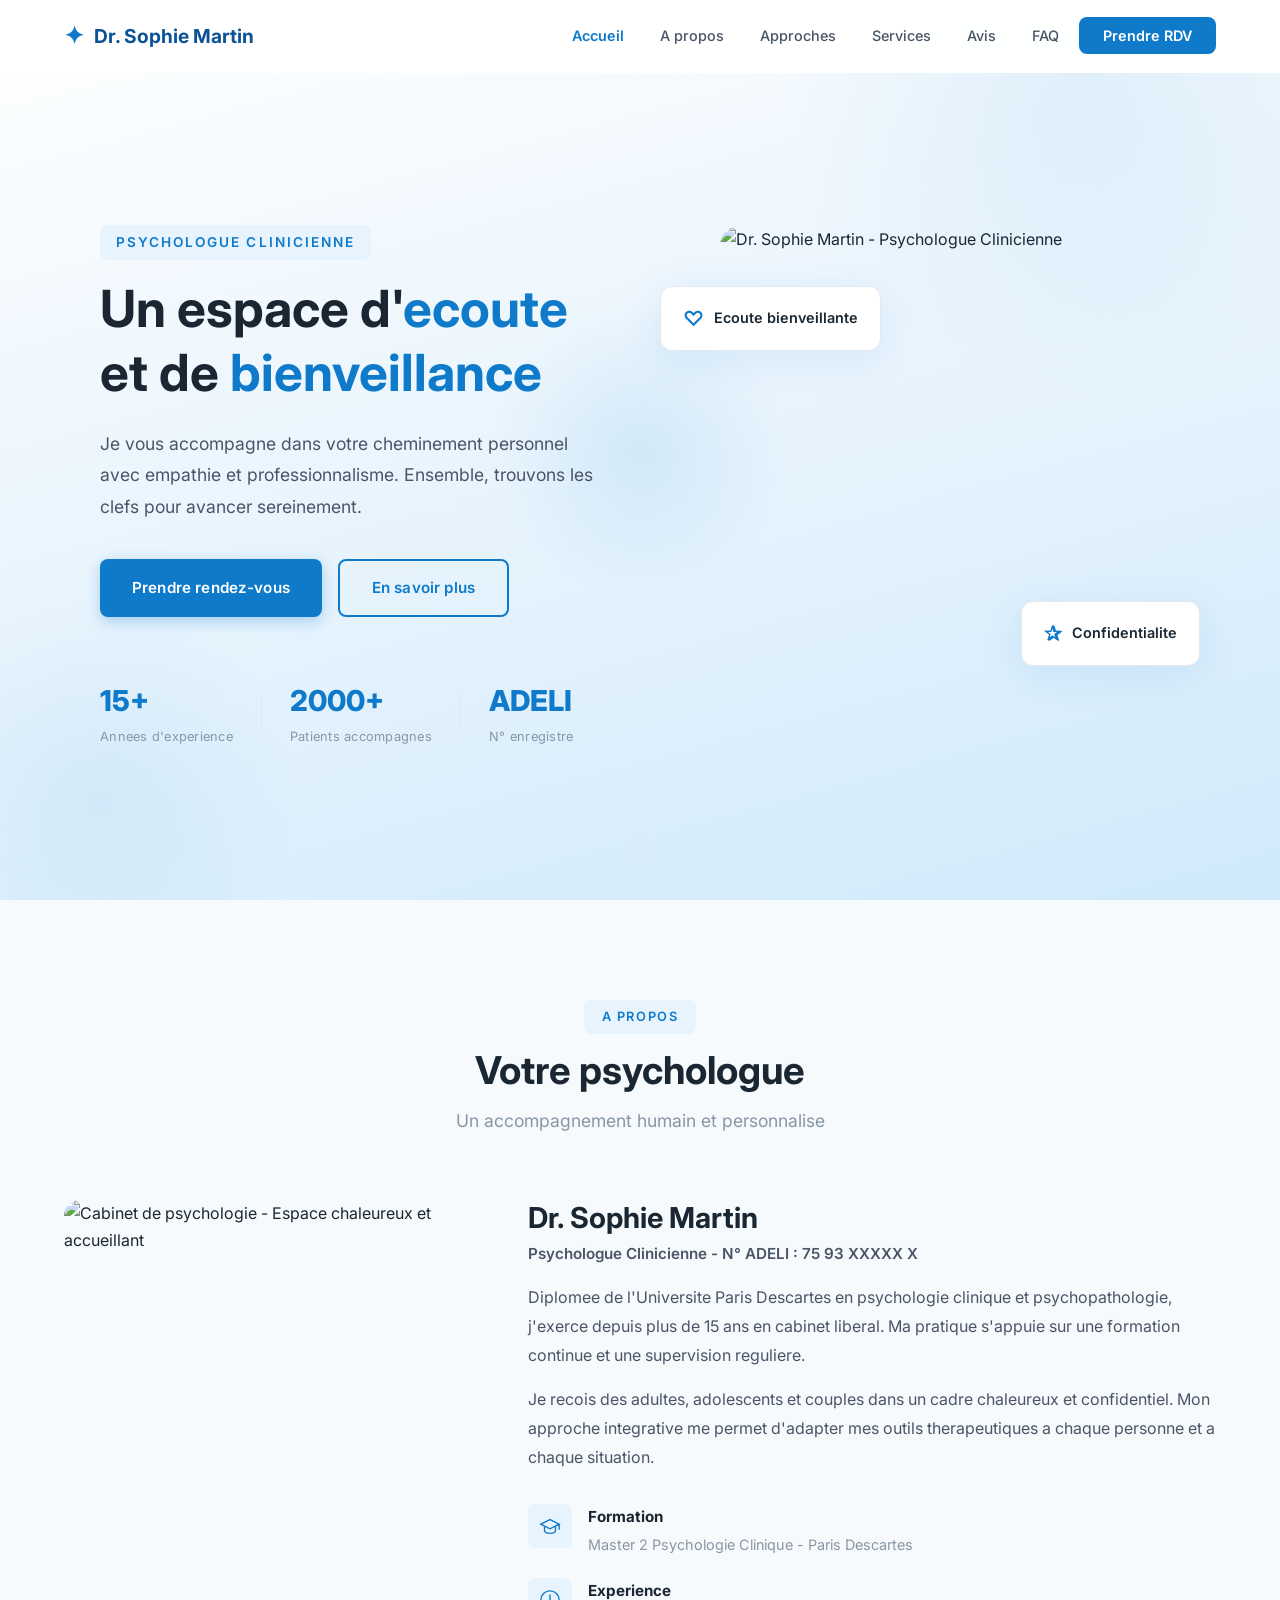
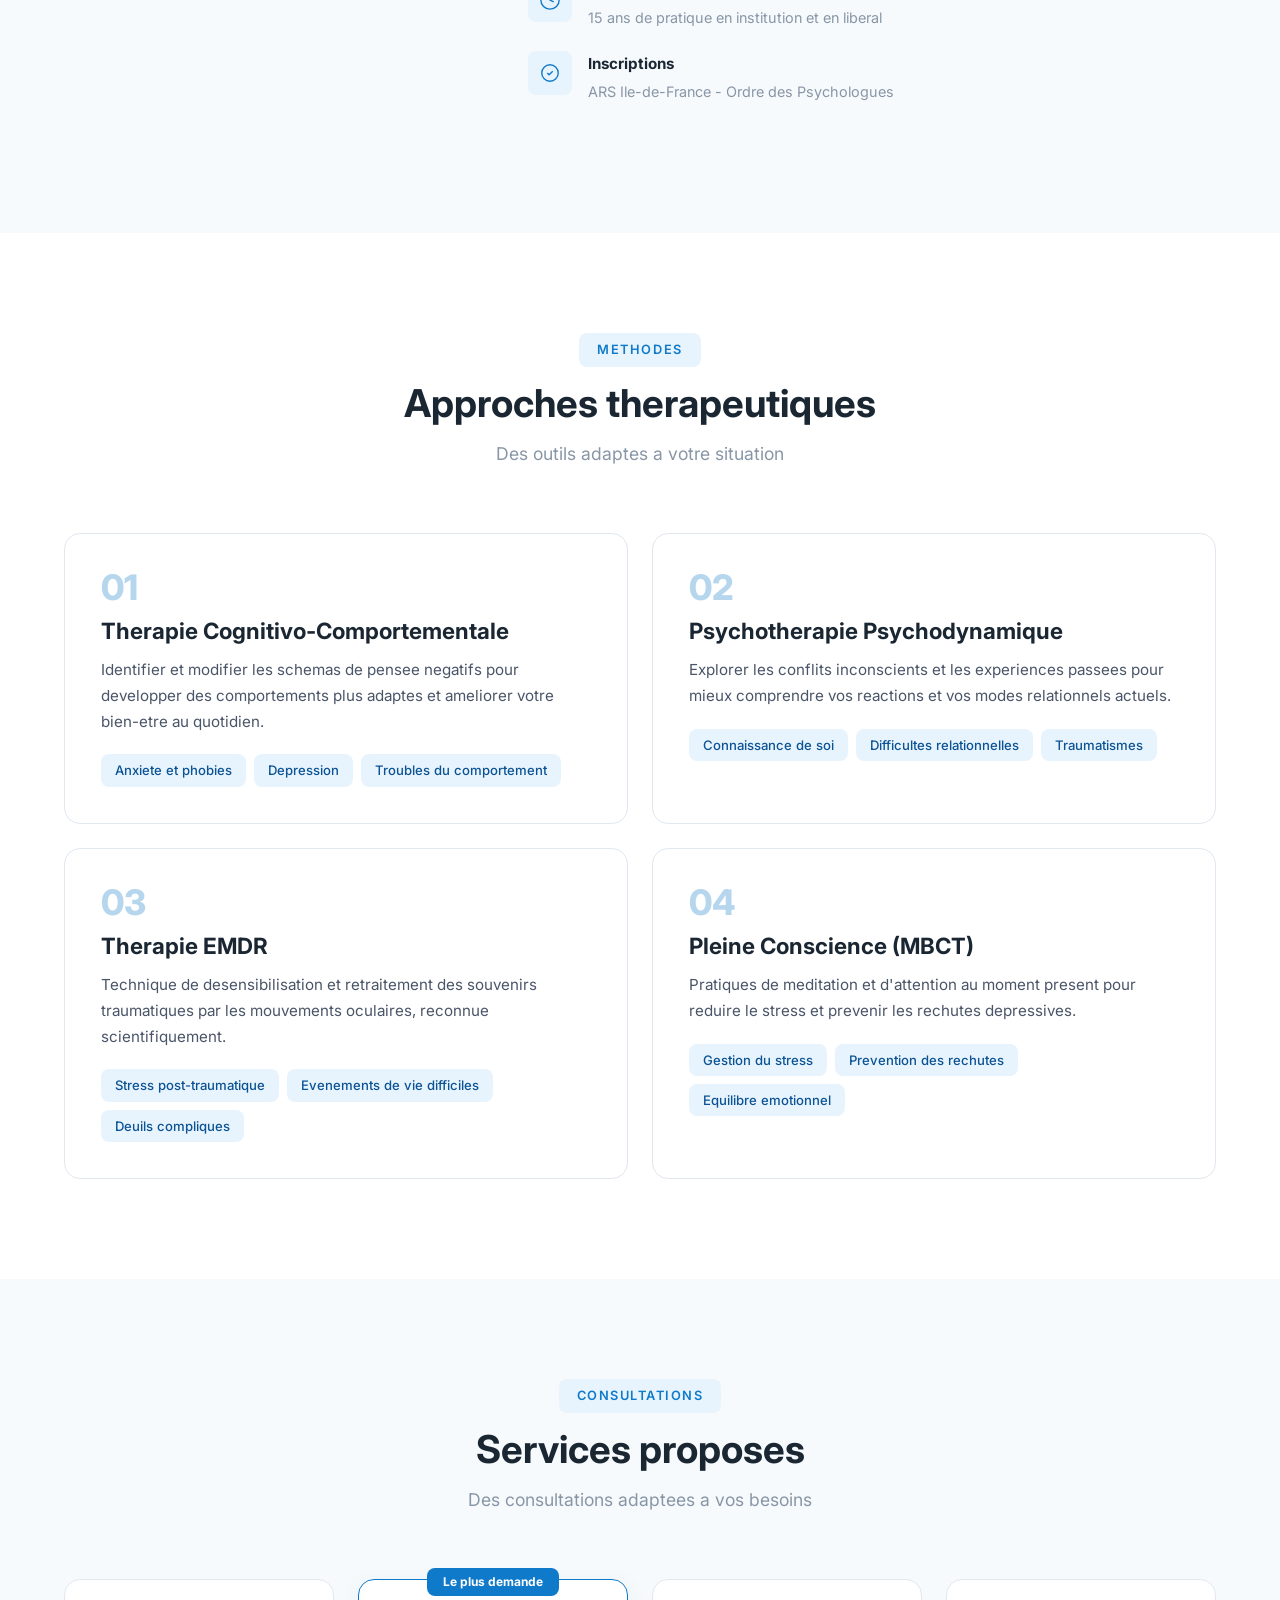
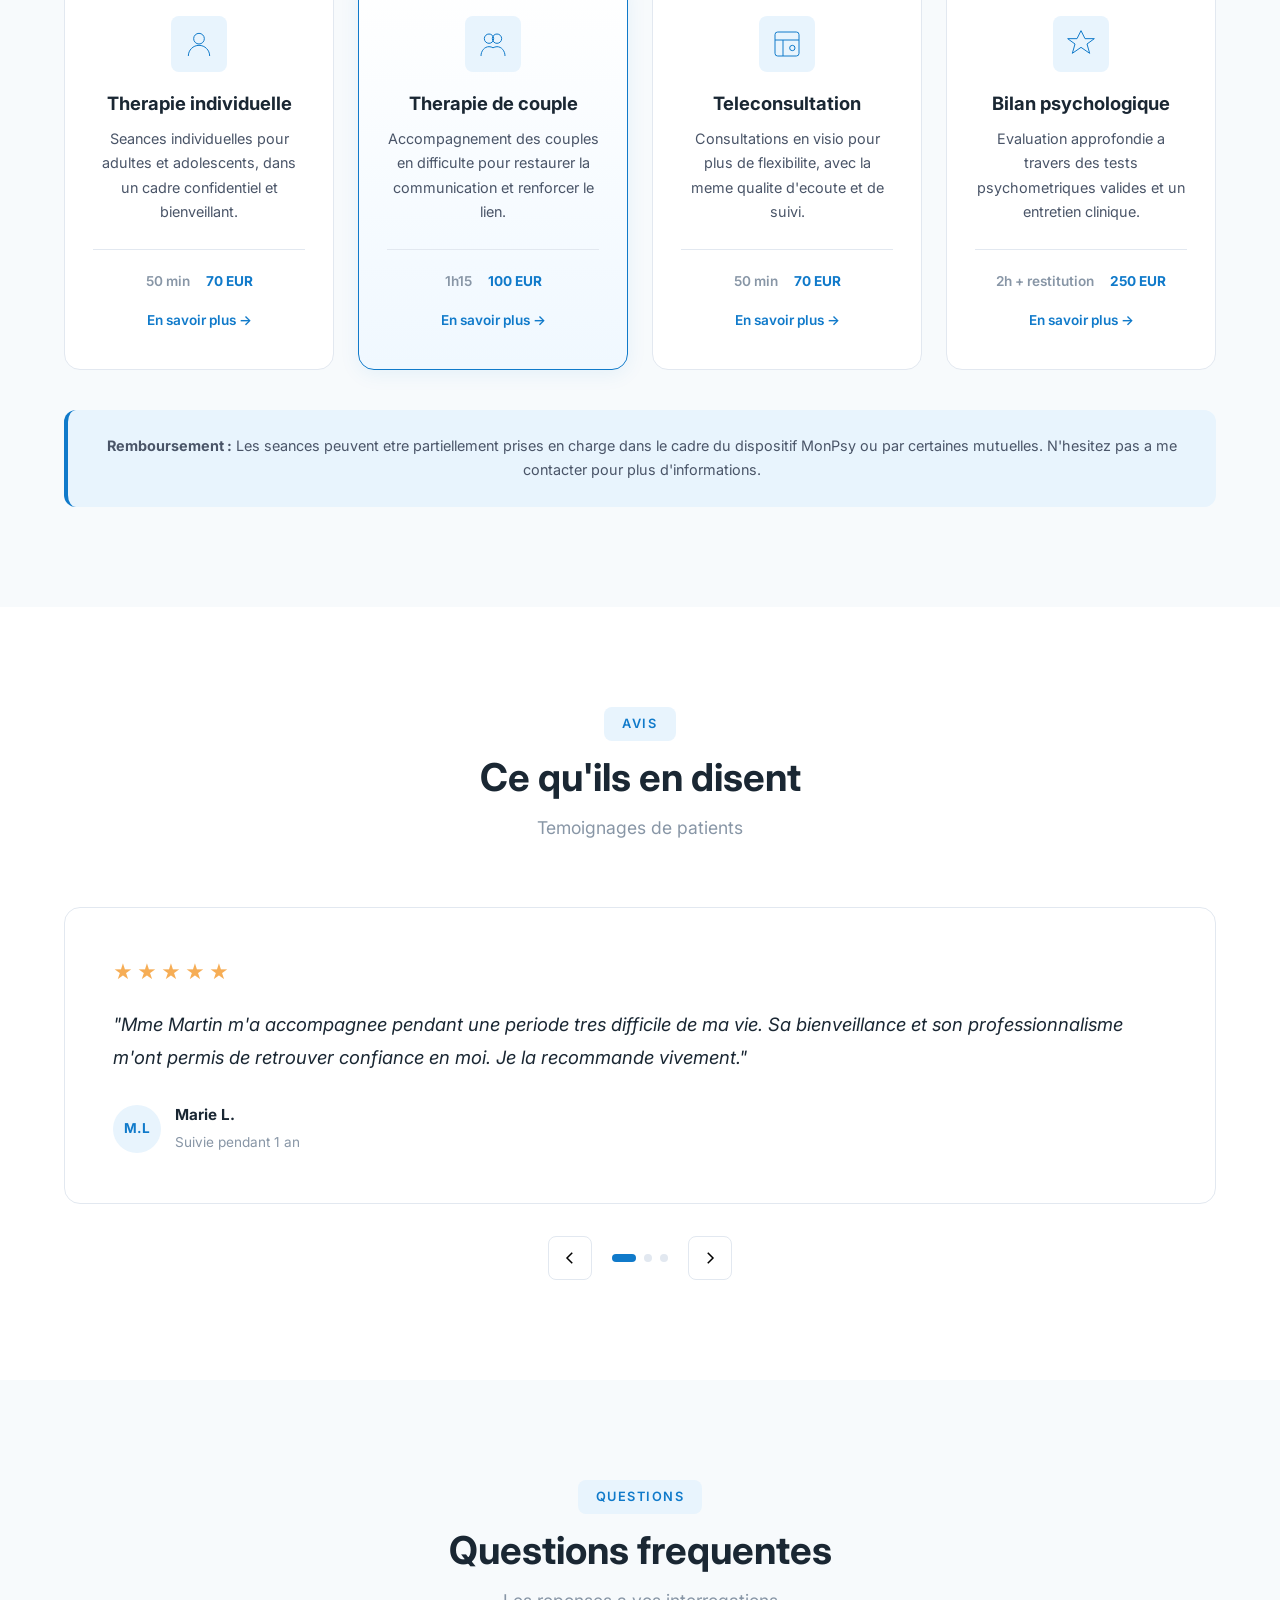
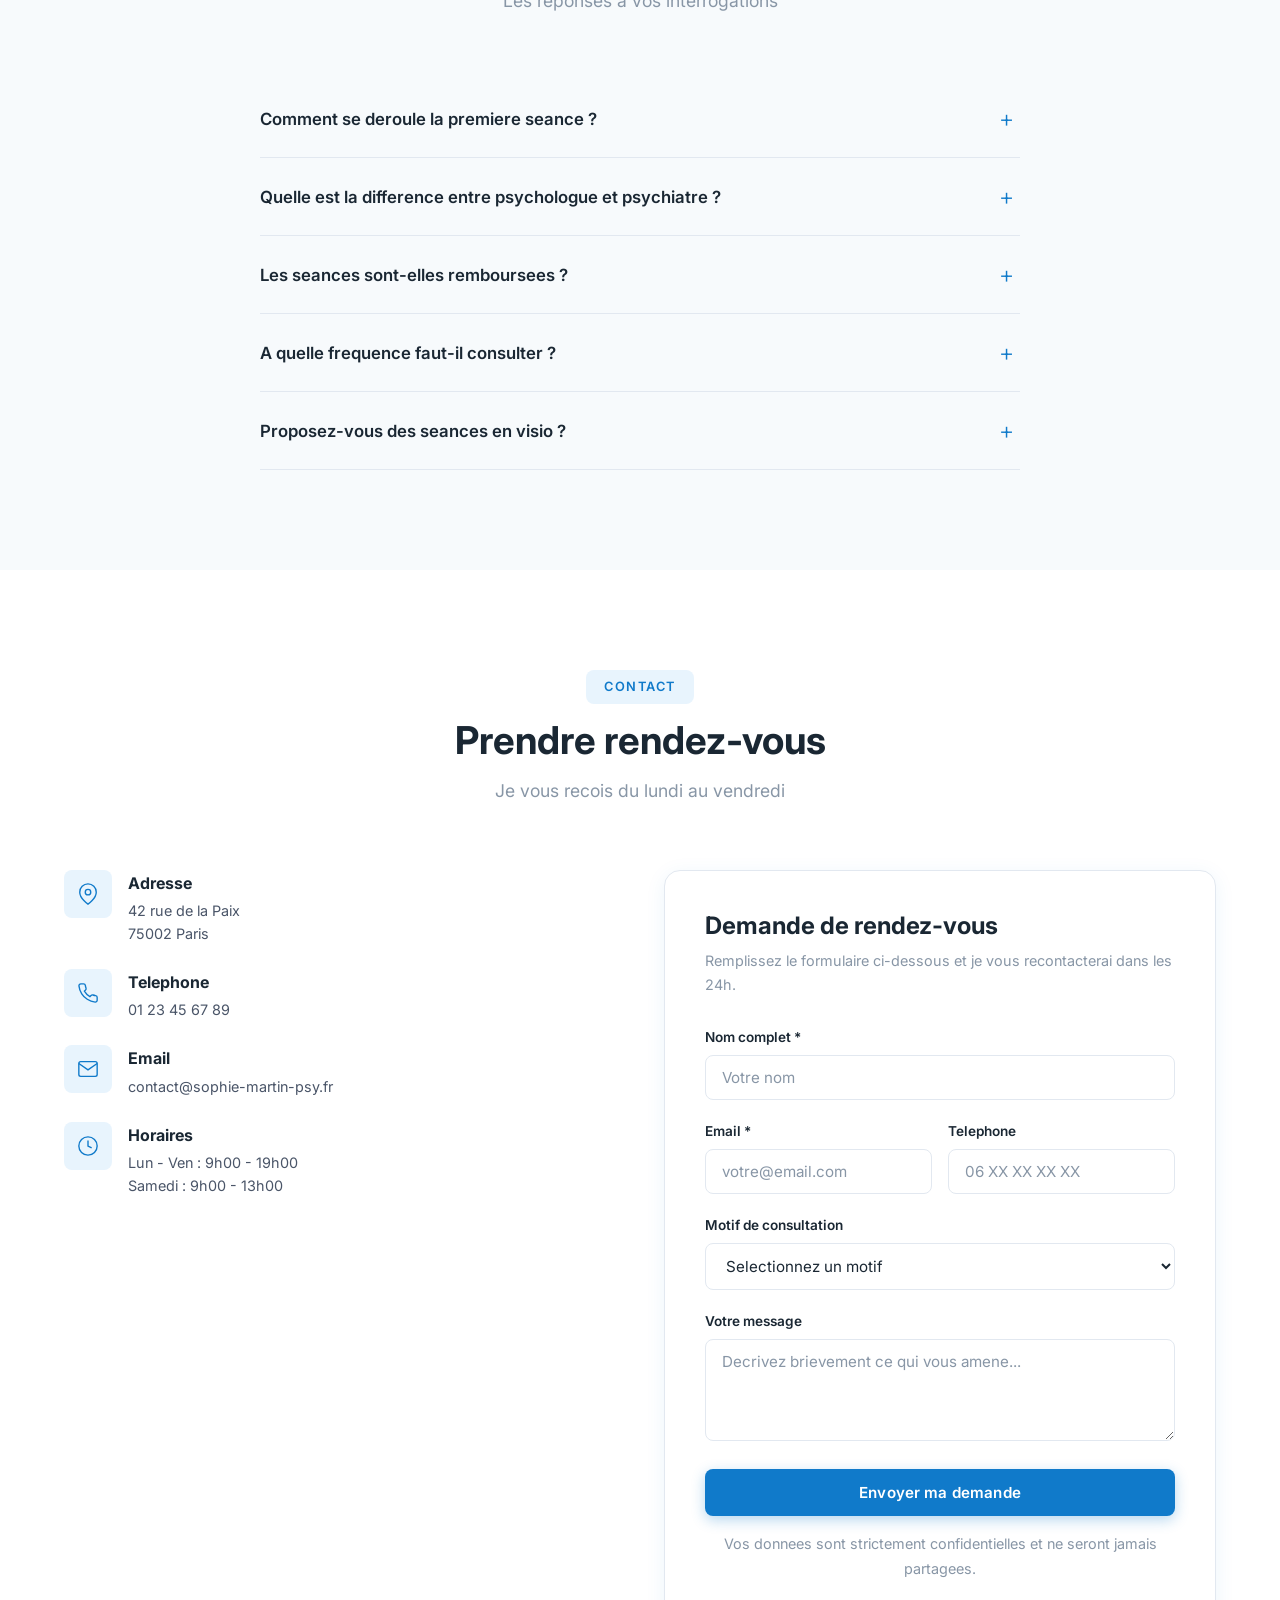
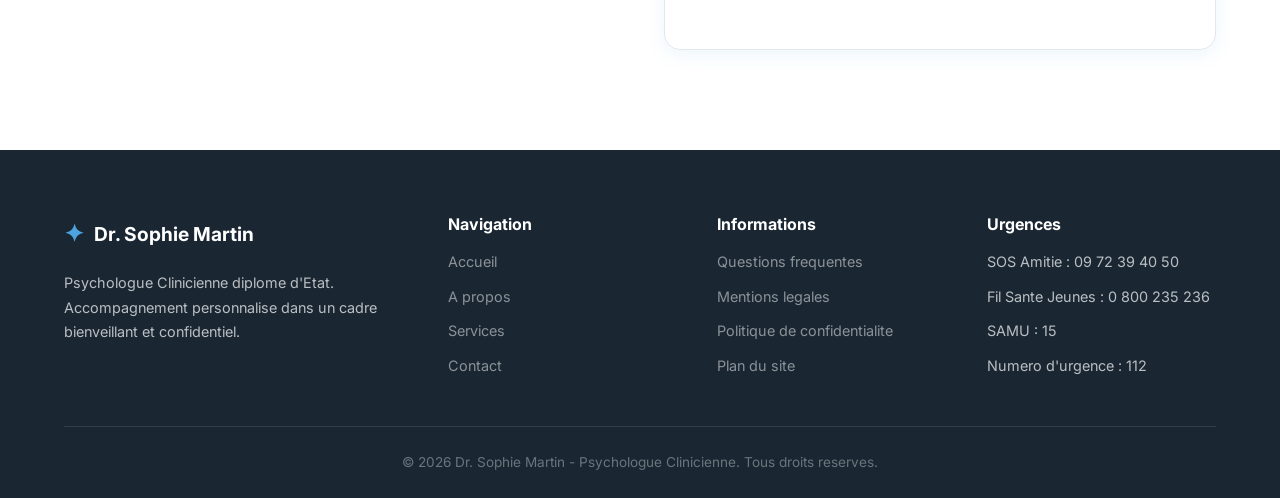
==== index.html @ 0cade6d0 "first commit" ====
<!DOCTYPE html>
<html lang="fr">
<head>
    <meta charset="UTF-8">
    <meta name="viewport" content="width=device-width, initial-scale=1.0">
    <title>Dr. Sophie Martin | Psychologue Clinicienne</title>
    <link rel="stylesheet" href="style.css">
    <link rel="preconnect" href="https://fonts.googleapis.com">
    <link rel="preconnect" href="https://fonts.gstatic.com" crossorigin>
    <link href="https://fonts.googleapis.com/css2?family=Cormorant+Garamond:ital,wght@0,400;0,500;0,600;0,700;1,400;1,500&family=Inter:wght@300;400;500;600&display=swap" rel="stylesheet">
</head>
<body>
    <!-- Navigation -->
    <nav class="navbar" id="navbar">
        <div class="container nav-container">
            <a href="#accueil" class="nav-logo">
                <span class="logo-icon">&#x2726;</span>
                <span>Dr. Sophie Martin</span>
            </a>
            <button class="nav-toggle" id="navToggle" aria-label="Menu">
                <span></span>
                <span></span>
                <span></span>
            </button>
            <ul class="nav-links" id="navLinks">
                <li><a href="#accueil">Accueil</a></li>
                <li><a href="#apropos">A propos</a></li>
                <li><a href="#approches">Approches</a></li>
                <li><a href="#services">Services</a></li>
                <li><a href="#temoignages">Avis</a></li>
                <li><a href="#faq">FAQ</a></li>
                <li><a href="#contact" class="nav-cta">Prendre RDV</a></li>
            </ul>
        </div>
    </nav>

    <!-- Hero Section -->
    <section class="hero" id="accueil">
        <div class="hero-bg-shapes">
            <div class="shape shape-1"></div>
            <div class="shape shape-2"></div>
            <div class="shape shape-3"></div>
        </div>
        <div class="container hero-container">
            <div class="hero-content">
                <p class="hero-subtitle">Psychologue Clinicienne</p>
                <h1 class="hero-title">
                    Un espace d'<span class="highlight">ecoute</span><br>
                    et de <span class="highlight">bienveillance</span>
                </h1>
                <p class="hero-text">
                    Je vous accompagne dans votre cheminement personnel avec empathie et professionnalisme.
                    Ensemble, trouvons les clefs pour avancer sereinement.
                </p>
                <div class="hero-actions">
                    <a href="#contact" class="btn btn-primary">Prendre rendez-vous</a>
                    <a href="#apropos" class="btn btn-outline">En savoir plus</a>
                </div>
                <div class="hero-badges">
                    <div class="badge">
                        <span class="badge-number">15+</span>
                        <span class="badge-label">Annees d'experience</span>
                    </div>
                    <div class="badge-divider"></div>
                    <div class="badge">
                        <span class="badge-number">2000+</span>
                        <span class="badge-label">Patients accompagnes</span>
                    </div>
                    <div class="badge-divider"></div>
                    <div class="badge">
                        <span class="badge-number">ADELI</span>
                        <span class="badge-label">N° enregistre</span>
                    </div>
                </div>
            </div>
            <div class="hero-visual">
                <div class="hero-image-wrapper">
                    <img src="https://images.unsplash.com/photo-1573497019940-1c28c88b4f3e?w=840&h=1040&fit=crop&crop=faces" alt="Dr. Sophie Martin - Psychologue Clinicienne" class="hero-image">
                </div>
                <div class="floating-card card-1">
                    <span class="card-icon">&#x2661;</span>
                    <span>Ecoute bienveillante</span>
                </div>
                <div class="floating-card card-2">
                    <span class="card-icon">&#x2730;</span>
                    <span>Confidentialite</span>
                </div>
            </div>
        </div>
        <div class="scroll-indicator">
            <div class="scroll-line"></div>
        </div>
    </section>

    <!-- A propos -->
    <section class="section apropos" id="apropos">
        <div class="container">
            <div class="section-header">
                <span class="section-tag">A propos</span>
                <h2 class="section-title">Votre psychologue</h2>
                <p class="section-subtitle">Un accompagnement humain et personnalise</p>
            </div>
            <div class="apropos-grid">
                <div class="apropos-image">
                    <img src="https://images.unsplash.com/photo-1590650153855-d9e808231d41?w=800&h=1067&fit=crop&crop=center" alt="Cabinet de psychologie - Espace chaleureux et accueillant" class="apropos-img">
                    <div class="apropos-accent"></div>
                </div>
                <div class="apropos-content">
                    <h3>Dr. Sophie Martin</h3>
                    <p class="apropos-role">Psychologue Clinicienne - N° ADELI : 75 93 XXXXX X</p>
                    <p>
                        Diplomee de l'Universite Paris Descartes en psychologie clinique et psychopathologie,
                        j'exerce depuis plus de 15 ans en cabinet liberal. Ma pratique s'appuie sur une
                        formation continue et une supervision reguliere.
                    </p>
                    <p>
                        Je recois des adultes, adolescents et couples dans un cadre chaleureux et confidentiel.
                        Mon approche integrative me permet d'adapter mes outils therapeutiques a chaque personne
                        et a chaque situation.
                    </p>
                    <div class="apropos-details">
                        <div class="detail-item">
                            <div class="detail-icon">
                                <svg viewBox="0 0 24 24" fill="none" stroke="currentColor" stroke-width="1.5">
                                    <path d="M22 10v6M2 10l10-5 10 5-10 5z"/>
                                    <path d="M6 12v5c0 2 3 3 6 3s6-1 6-3v-5"/>
                                </svg>
                            </div>
                            <div>
                                <strong>Formation</strong>
                                <p>Master 2 Psychologie Clinique - Paris Descartes</p>
                            </div>
                        </div>
                        <div class="detail-item">
                            <div class="detail-icon">
                                <svg viewBox="0 0 24 24" fill="none" stroke="currentColor" stroke-width="1.5">
                                    <path d="M12 22c5.523 0 10-4.477 10-10S17.523 2 12 2 2 6.477 2 12s4.477 10 10 10z"/>
                                    <path d="M12 6v6l4 2"/>
                                </svg>
                            </div>
                            <div>
                                <strong>Experience</strong>
                                <p>15 ans de pratique en institution et en liberal</p>
                            </div>
                        </div>
                        <div class="detail-item">
                            <div class="detail-icon">
                                <svg viewBox="0 0 24 24" fill="none" stroke="currentColor" stroke-width="1.5">
                                    <path d="M9 12l2 2 4-4"/>
                                    <path d="M21 12a9 9 0 11-18 0 9 9 0 0118 0z"/>
                                </svg>
                            </div>
                            <div>
                                <strong>Inscriptions</strong>
                                <p>ARS Ile-de-France - Ordre des Psychologues</p>
                            </div>
                        </div>
                    </div>
                </div>
            </div>
        </div>
    </section>

    <!-- Approches therapeutiques -->
    <section class="section approches" id="approches">
        <div class="container">
            <div class="section-header">
                <span class="section-tag">Methodes</span>
                <h2 class="section-title">Approches therapeutiques</h2>
                <p class="section-subtitle">Des outils adaptes a votre situation</p>
            </div>
            <div class="approches-grid">
                <div class="approche-card" data-aos>
                    <div class="approche-number">01</div>
                    <h3>Therapie Cognitivo-Comportementale</h3>
                    <p>
                        Identifier et modifier les schemas de pensee negatifs pour developper
                        des comportements plus adaptes et ameliorer votre bien-etre au quotidien.
                    </p>
                    <ul class="approche-list">
                        <li>Anxiete et phobies</li>
                        <li>Depression</li>
                        <li>Troubles du comportement</li>
                    </ul>
                </div>
                <div class="approche-card" data-aos>
                    <div class="approche-number">02</div>
                    <h3>Psychotherapie Psychodynamique</h3>
                    <p>
                        Explorer les conflits inconscients et les experiences passees pour
                        mieux comprendre vos reactions et vos modes relationnels actuels.
                    </p>
                    <ul class="approche-list">
                        <li>Connaissance de soi</li>
                        <li>Difficultes relationnelles</li>
                        <li>Traumatismes</li>
                    </ul>
                </div>
                <div class="approche-card" data-aos>
                    <div class="approche-number">03</div>
                    <h3>Therapie EMDR</h3>
                    <p>
                        Technique de desensibilisation et retraitement des souvenirs traumatiques
                        par les mouvements oculaires, reconnue scientifiquement.
                    </p>
                    <ul class="approche-list">
                        <li>Stress post-traumatique</li>
                        <li>Evenements de vie difficiles</li>
                        <li>Deuils compliques</li>
                    </ul>
                </div>
                <div class="approche-card" data-aos>
                    <div class="approche-number">04</div>
                    <h3>Pleine Conscience (MBCT)</h3>
                    <p>
                        Pratiques de meditation et d'attention au moment present pour
                        reduire le stress et prevenir les rechutes depressives.
                    </p>
                    <ul class="approche-list">
                        <li>Gestion du stress</li>
                        <li>Prevention des rechutes</li>
                        <li>Equilibre emotionnel</li>
                    </ul>
                </div>
            </div>
        </div>
    </section>

    <!-- Services -->
    <section class="section services" id="services">
        <div class="container">
            <div class="section-header">
                <span class="section-tag">Consultations</span>
                <h2 class="section-title">Services proposes</h2>
                <p class="section-subtitle">Des consultations adaptees a vos besoins</p>
            </div>
            <div class="services-grid">
                <a href="therapie-individuelle.html" class="service-card" data-aos>
                    <div class="service-icon">
                        <svg viewBox="0 0 48 48" fill="none" stroke="currentColor" stroke-width="1.5">
                            <circle cx="24" cy="16" r="8"/>
                            <path d="M8 42c0-8.837 7.163-16 16-16s16 7.163 16 16"/>
                        </svg>
                    </div>
                    <h3>Therapie individuelle</h3>
                    <p>Seances individuelles pour adultes et adolescents, dans un cadre confidentiel et bienveillant.</p>
                    <div class="service-meta">
                        <span class="service-duration">50 min</span>
                        <span class="service-price">70 EUR</span>
                    </div>
                    <span class="service-link">En savoir plus &rarr;</span>
                </a>
                <a href="therapie-couple.html" class="service-card featured" data-aos>
                    <div class="service-featured-tag">Le plus demande</div>
                    <div class="service-icon">
                        <svg viewBox="0 0 48 48" fill="none" stroke="currentColor" stroke-width="1.5">
                            <circle cx="18" cy="16" r="7"/>
                            <circle cx="30" cy="16" r="7"/>
                            <path d="M6 42c0-7.732 5.373-14 12-14 2.214 0 4.31.6 6 1.672A14.262 14.262 0 0130 28c6.627 0 12 6.268 12 14"/>
                        </svg>
                    </div>
                    <h3>Therapie de couple</h3>
                    <p>Accompagnement des couples en difficulte pour restaurer la communication et renforcer le lien.</p>
                    <div class="service-meta">
                        <span class="service-duration">1h15</span>
                        <span class="service-price">100 EUR</span>
                    </div>
                    <span class="service-link">En savoir plus &rarr;</span>
                </a>
                <a href="teleconsultation.html" class="service-card" data-aos>
                    <div class="service-icon">
                        <svg viewBox="0 0 48 48" fill="none" stroke="currentColor" stroke-width="1.5">
                            <rect x="6" y="6" width="36" height="36" rx="4"/>
                            <path d="M6 18h36M18 18v24"/>
                            <circle cx="32" cy="30" r="4"/>
                        </svg>
                    </div>
                    <h3>Teleconsultation</h3>
                    <p>Consultations en visio pour plus de flexibilite, avec la meme qualite d'ecoute et de suivi.</p>
                    <div class="service-meta">
                        <span class="service-duration">50 min</span>
                        <span class="service-price">70 EUR</span>
                    </div>
                    <span class="service-link">En savoir plus &rarr;</span>
                </a>
                <a href="bilan-psychologique.html" class="service-card" data-aos>
                    <div class="service-icon">
                        <svg viewBox="0 0 48 48" fill="none" stroke="currentColor" stroke-width="1.5">
                            <path d="M24 4l6 12h14l-11 8 4 14-13-9-13 9 4-14L4 16h14z"/>
                        </svg>
                    </div>
                    <h3>Bilan psychologique</h3>
                    <p>Evaluation approfondie a travers des tests psychometriques valides et un entretien clinique.</p>
                    <div class="service-meta">
                        <span class="service-duration">2h + restitution</span>
                        <span class="service-price">250 EUR</span>
                    </div>
                    <span class="service-link">En savoir plus &rarr;</span>
                </a>
            </div>
            <div class="services-note">
                <p>
                    <strong>Remboursement :</strong> Les seances peuvent etre partiellement prises en charge dans le cadre
                    du dispositif MonPsy ou par certaines mutuelles. N'hesitez pas a me contacter pour plus d'informations.
                </p>
            </div>
        </div>
    </section>

    <!-- Temoignages -->
    <section class="section temoignages" id="temoignages">
        <div class="container">
            <div class="section-header">
                <span class="section-tag">Avis</span>
                <h2 class="section-title">Ce qu'ils en disent</h2>
                <p class="section-subtitle">Temoignages de patients</p>
            </div>
            <div class="temoignages-slider">
                <div class="temoignages-track" id="temoignagesTrack">
                    <div class="temoignage-card">
                        <div class="temoignage-stars">&#9733;&#9733;&#9733;&#9733;&#9733;</div>
                        <p class="temoignage-text">
                            "Mme Martin m'a accompagnee pendant une periode tres difficile de ma vie.
                            Sa bienveillance et son professionnalisme m'ont permis de retrouver confiance en moi.
                            Je la recommande vivement."
                        </p>
                        <div class="temoignage-author">
                            <div class="temoignage-avatar">M.L</div>
                            <div>
                                <strong>Marie L.</strong>
                                <span>Suivie pendant 1 an</span>
                            </div>
                        </div>
                    </div>
                    <div class="temoignage-card">
                        <div class="temoignage-stars">&#9733;&#9733;&#9733;&#9733;&#9733;</div>
                        <p class="temoignage-text">
                            "Nous avons consulte en couple et cela a transforme notre relation.
                            Le cadre est rassurant et les outils proposes sont concrets.
                            Merci pour votre aide precieuse."
                        </p>
                        <div class="temoignage-author">
                            <div class="temoignage-avatar">P.D</div>
                            <div>
                                <strong>Pierre & Diane</strong>
                                <span>Therapie de couple</span>
                            </div>
                        </div>
                    </div>
                    <div class="temoignage-card">
                        <div class="temoignage-stars">&#9733;&#9733;&#9733;&#9733;&#9733;</div>
                        <p class="temoignage-text">
                            "Apres des annees a repousser l'idee de consulter, j'ai enfin franchi le pas.
                            L'approche de Dr. Martin est douce et respectueuse.
                            Chaque seance m'apporte un eclairage nouveau."
                        </p>
                        <div class="temoignage-author">
                            <div class="temoignage-avatar">T.R</div>
                            <div>
                                <strong>Thomas R.</strong>
                                <span>Suivi en cours</span>
                            </div>
                        </div>
                    </div>
                </div>
                <div class="slider-controls">
                    <button class="slider-btn" id="prevBtn" aria-label="Precedent">
                        <svg viewBox="0 0 24 24" fill="none" stroke="currentColor" stroke-width="2">
                            <path d="M15 19l-7-7 7-7"/>
                        </svg>
                    </button>
                    <div class="slider-dots" id="sliderDots"></div>
                    <button class="slider-btn" id="nextBtn" aria-label="Suivant">
                        <svg viewBox="0 0 24 24" fill="none" stroke="currentColor" stroke-width="2">
                            <path d="M9 5l7 7-7 7"/>
                        </svg>
                    </button>
                </div>
            </div>
        </div>
    </section>

    <!-- FAQ -->
    <section class="section faq" id="faq">
        <div class="container">
            <div class="section-header">
                <span class="section-tag">Questions</span>
                <h2 class="section-title">Questions frequentes</h2>
                <p class="section-subtitle">Les reponses a vos interrogations</p>
            </div>
            <div class="faq-list">
                <div class="faq-item">
                    <button class="faq-question">
                        <span>Comment se deroule la premiere seance ?</span>
                        <span class="faq-icon">+</span>
                    </button>
                    <div class="faq-answer">
                        <p>
                            La premiere seance est un entretien d'accueil d'environ 50 minutes.
                            C'est un moment d'echange ou vous pouvez exprimer librement ce qui vous amene.
                            Je vous poserai quelques questions pour mieux comprendre votre situation et
                            nous definirons ensemble les objectifs de l'accompagnement. Il n'y a aucune obligation
                            de poursuivre apres cette premiere rencontre.
                        </p>
                    </div>
                </div>
                <div class="faq-item">
                    <button class="faq-question">
                        <span>Quelle est la difference entre psychologue et psychiatre ?</span>
                        <span class="faq-icon">+</span>
                    </button>
                    <div class="faq-answer">
                        <p>
                            Le psychologue est un professionnel diplome en psychologie (Bac+5) qui propose
                            des therapies par la parole. Le psychiatre est un medecin specialise qui peut
                            prescrire des medicaments. Les deux approches sont complementaires et peuvent
                            etre combinees selon les besoins.
                        </p>
                    </div>
                </div>
                <div class="faq-item">
                    <button class="faq-question">
                        <span>Les seances sont-elles remboursees ?</span>
                        <span class="faq-icon">+</span>
                    </button>
                    <div class="faq-answer">
                        <p>
                            Les consultations chez un psychologue ne sont pas remboursees par la Securite Sociale
                            de maniere classique. Cependant, le dispositif MonPsy permet une prise en charge partielle
                            sur orientation du medecin traitant. De nombreuses mutuelles proposent egalement un
                            forfait annuel. Je vous invite a verifier aupres de la votre.
                        </p>
                    </div>
                </div>
                <div class="faq-item">
                    <button class="faq-question">
                        <span>A quelle frequence faut-il consulter ?</span>
                        <span class="faq-icon">+</span>
                    </button>
                    <div class="faq-answer">
                        <p>
                            La frequence des seances est definie ensemble en fonction de vos besoins et de votre situation.
                            En general, un rythme hebdomadaire ou bi-mensuel est recommande au debut du suivi,
                            puis les seances peuvent s'espacer au fil du temps. La duree du suivi est egalement
                            variable et depend de chaque personne.
                        </p>
                    </div>
                </div>
                <div class="faq-item">
                    <button class="faq-question">
                        <span>Proposez-vous des seances en visio ?</span>
                        <span class="faq-icon">+</span>
                    </button>
                    <div class="faq-answer">
                        <p>
                            Oui, je propose des teleconsultations par visioconference pour les personnes
                            qui ne peuvent pas se deplacer au cabinet. Les seances en visio se deroulent
                            dans les memes conditions de confidentialite et de qualite qu'en presentiel.
                            Le tarif reste identique.
                        </p>
                    </div>
                </div>
            </div>
        </div>
    </section>

    <!-- Contact -->
    <section class="section contact" id="contact">
        <div class="container">
            <div class="section-header">
                <span class="section-tag">Contact</span>
                <h2 class="section-title">Prendre rendez-vous</h2>
                <p class="section-subtitle">Je vous recois du lundi au vendredi</p>
            </div>
            <div class="contact-grid">
                <div class="contact-info">
                    <div class="contact-card">
                        <div class="contact-item">
                            <div class="contact-icon">
                                <svg viewBox="0 0 24 24" fill="none" stroke="currentColor" stroke-width="1.5">
                                    <path d="M21 10c0 7-9 13-9 13s-9-6-9-13a9 9 0 0118 0z"/>
                                    <circle cx="12" cy="10" r="3"/>
                                </svg>
                            </div>
                            <div>
                                <strong>Adresse</strong>
                                <p>42 rue de la Paix<br>75002 Paris</p>
                            </div>
                        </div>
                        <div class="contact-item">
                            <div class="contact-icon">
                                <svg viewBox="0 0 24 24" fill="none" stroke="currentColor" stroke-width="1.5">
                                    <path d="M22 16.92v3a2 2 0 01-2.18 2 19.79 19.79 0 01-8.63-3.07 19.5 19.5 0 01-6-6 19.79 19.79 0 01-3.07-8.67A2 2 0 014.11 2h3a2 2 0 012 1.72c.127.96.361 1.903.7 2.81a2 2 0 01-.45 2.11L8.09 9.91a16 16 0 006 6l1.27-1.27a2 2 0 012.11-.45c.907.339 1.85.573 2.81.7A2 2 0 0122 16.92z"/>
                                </svg>
                            </div>
                            <div>
                                <strong>Telephone</strong>
                                <p>01 23 45 67 89</p>
                            </div>
                        </div>
                        <div class="contact-item">
                            <div class="contact-icon">
                                <svg viewBox="0 0 24 24" fill="none" stroke="currentColor" stroke-width="1.5">
                                    <path d="M4 4h16c1.1 0 2 .9 2 2v12c0 1.1-.9 2-2 2H4c-1.1 0-2-.9-2-2V6c0-1.1.9-2 2-2z"/>
                                    <path d="M22 6l-10 7L2 6"/>
                                </svg>
                            </div>
                            <div>
                                <strong>Email</strong>
                                <p>contact@sophie-martin-psy.fr</p>
                            </div>
                        </div>
                        <div class="contact-item">
                            <div class="contact-icon">
                                <svg viewBox="0 0 24 24" fill="none" stroke="currentColor" stroke-width="1.5">
                                    <circle cx="12" cy="12" r="10"/>
                                    <path d="M12 6v6l4 2"/>
                                </svg>
                            </div>
                            <div>
                                <strong>Horaires</strong>
                                <p>Lun - Ven : 9h00 - 19h00<br>Samedi : 9h00 - 13h00</p>
                            </div>
                        </div>
                    </div>
                    <div class="contact-map">
                        <div class="map-container">
                        <iframe src="https://www.google.com/maps/embed?pb=!1m18!1m12!1m3!1d2624.6!2d2.3312!3d48.8698!2m3!1f0!2f0!3f0!3m2!1i1024!2i768!4f13.1!3m3!1m2!1s0x47e66e30c4e1c4c7%3A0x8e24ef30e0432e71!2s42%20Rue%20de%20la%20Paix%2C%2075002%20Paris!5e0!3m2!1sfr!2sfr!4v1709000000000!5m2!1sfr!2sfr" width="100%" height="200" style="border:0; border-radius: 12px;" allowfullscreen="" loading="lazy" referrerpolicy="no-referrer-when-downgrade" title="Localisation du cabinet"></iframe>
                    </div>
                    </div>
                </div>
                <div class="contact-form-wrapper">
                    <form class="contact-form" id="contactForm">
                        <h3>Demande de rendez-vous</h3>
                        <p>Remplissez le formulaire ci-dessous et je vous recontacterai dans les 24h.</p>
                        <div class="form-group">
                            <label for="nom">Nom complet *</label>
                            <input type="text" id="nom" name="nom" required placeholder="Votre nom">
                        </div>
                        <div class="form-row">
                            <div class="form-group">
                                <label for="email">Email *</label>
                                <input type="email" id="email" name="email" required placeholder="votre@email.com">
                            </div>
                            <div class="form-group">
                                <label for="tel">Telephone</label>
                                <input type="tel" id="tel" name="tel" placeholder="06 XX XX XX XX">
                            </div>
                        </div>
                        <div class="form-group">
                            <label for="motif">Motif de consultation</label>
                            <select id="motif" name="motif">
                                <option value="">Selectionnez un motif</option>
                                <option value="individuel">Therapie individuelle</option>
                                <option value="couple">Therapie de couple</option>
                                <option value="bilan">Bilan psychologique</option>
                                <option value="visio">Teleconsultation</option>
                                <option value="autre">Autre</option>
                            </select>
                        </div>
                        <div class="form-group">
                            <label for="message">Votre message</label>
                            <textarea id="message" name="message" rows="4" placeholder="Decrivez brievement ce qui vous amene..."></textarea>
                        </div>
                        <button type="submit" class="btn btn-primary btn-full">
                            Envoyer ma demande
                        </button>
                        <p class="form-notice">
                            Vos donnees sont strictement confidentielles et ne seront jamais partagees.
                        </p>
                    </form>
                </div>
            </div>
        </div>
    </section>

    <!-- Footer -->
    <footer class="footer">
        <div class="container">
            <div class="footer-grid">
                <div class="footer-brand">
                    <a href="#accueil" class="nav-logo">
                        <span class="logo-icon">&#x2726;</span>
                        <span>Dr. Sophie Martin</span>
                    </a>
                    <p>Psychologue Clinicienne diplome d'Etat. Accompagnement personnalise dans un cadre bienveillant et confidentiel.</p>
                </div>
                <div class="footer-links">
                    <h4>Navigation</h4>
                    <ul>
                        <li><a href="#accueil">Accueil</a></li>
                        <li><a href="#apropos">A propos</a></li>
                        <li><a href="#services">Services</a></li>
                        <li><a href="#contact">Contact</a></li>
                    </ul>
                </div>
                <div class="footer-links">
                    <h4>Informations</h4>
                    <ul>
                        <li><a href="#faq">Questions frequentes</a></li>
                        <li><a href="#">Mentions legales</a></li>
                        <li><a href="#">Politique de confidentialite</a></li>
                        <li><a href="#">Plan du site</a></li>
                    </ul>
                </div>
                <div class="footer-links">
                    <h4>Urgences</h4>
                    <ul>
                        <li>SOS Amitie : 09 72 39 40 50</li>
                        <li>Fil Sante Jeunes : 0 800 235 236</li>
                        <li>SAMU : 15</li>
                        <li>Numero d'urgence : 112</li>
                    </ul>
                </div>
            </div>
            <div class="footer-bottom">
                <p>&copy; 2026 Dr. Sophie Martin - Psychologue Clinicienne. Tous droits reserves.</p>
            </div>
        </div>
    </footer>

    <script src="script.js"></script>
</body>
</html>
---- style.css ----
/* ============================================
   VARIABLES & RESET - Style Doctolib
   ============================================ */
:root {
    --color-primary: #107ACA;
    --color-primary-light: #4DA3E0;
    --color-primary-dark: #0B5394;
    --color-primary-bg: #E8F4FD;
    --color-accent: #107ACA;
    --color-accent-light: #E8F4FD;
    --color-bg: #FFFFFF;
    --color-bg-warm: #F7FAFC;
    --color-bg-card: #FFFFFF;
    --color-text: #1A2733;
    --color-text-light: #4A5568;
    --color-text-muted: #8896A6;
    --color-border: #E2E8F0;
    --color-white: #FFFFFF;
    --color-success: #38A169;
    --color-gold: #F6AD55;

    --font-heading: 'Inter', -apple-system, sans-serif;
    --font-body: 'Inter', -apple-system, sans-serif;

    --shadow-sm: 0 1px 3px rgba(16, 122, 202, 0.06);
    --shadow-md: 0 4px 20px rgba(16, 122, 202, 0.08);
    --shadow-lg: 0 8px 40px rgba(16, 122, 202, 0.1);
    --shadow-xl: 0 16px 60px rgba(16, 122, 202, 0.12);

    --radius-sm: 8px;
    --radius-md: 12px;
    --radius-lg: 16px;
    --radius-xl: 20px;

    --transition: 0.3s cubic-bezier(0.4, 0, 0.2, 1);
}

*, *::before, *::after {
    margin: 0;
    padding: 0;
    box-sizing: border-box;
}

html {
    scroll-behavior: smooth;
    scroll-padding-top: 80px;
}

body {
    font-family: var(--font-body);
    color: var(--color-text);
    background-color: var(--color-bg);
    line-height: 1.7;
    font-size: 16px;
    -webkit-font-smoothing: antialiased;
    overflow-x: hidden;
}

img {
    max-width: 100%;
    display: block;
}

a {
    text-decoration: none;
    color: inherit;
    transition: var(--transition);
}

ul {
    list-style: none;
}

.container {
    max-width: 1200px;
    margin: 0 auto;
    padding: 0 24px;
}

/* ============================================
   TYPOGRAPHY
   ============================================ */
h1, h2, h3, h4 {
    font-family: var(--font-heading);
    font-weight: 700;
    line-height: 1.25;
    color: var(--color-text);
}

h1 { font-size: clamp(2.2rem, 4.5vw, 3.2rem); }
h2 { font-size: clamp(1.8rem, 3.5vw, 2.4rem); }
h3 { font-size: clamp(1.2rem, 2vw, 1.4rem); }

/* ============================================
   BUTTONS
   ============================================ */
.btn {
    display: inline-flex;
    align-items: center;
    justify-content: center;
    padding: 14px 32px;
    border-radius: var(--radius-sm);
    font-family: var(--font-body);
    font-size: 0.95rem;
    font-weight: 600;
    cursor: pointer;
    border: none;
    transition: var(--transition);
    letter-spacing: 0.01em;
}

.btn-primary {
    background: var(--color-primary);
    color: var(--color-white);
    box-shadow: 0 4px 14px rgba(16, 122, 202, 0.3);
}

.btn-primary:hover {
    background: var(--color-primary-dark);
    transform: translateY(-2px);
    box-shadow: 0 6px 20px rgba(16, 122, 202, 0.4);
}

.btn-outline {
    background: transparent;
    color: var(--color-primary);
    border: 2px solid var(--color-primary);
}

.btn-outline:hover {
    background: var(--color-primary);
    color: var(--color-white);
    transform: translateY(-2px);
}

.btn-full {
    width: 100%;
}

/* ============================================
   NAVBAR
   ============================================ */
.navbar {
    position: fixed;
    top: 0;
    left: 0;
    right: 0;
    z-index: 1000;
    background: rgba(255, 255, 255, 0.95);
    backdrop-filter: blur(20px);
    -webkit-backdrop-filter: blur(20px);
    border-bottom: 1px solid transparent;
    transition: var(--transition);
}

.navbar.scrolled {
    border-bottom-color: var(--color-border);
    box-shadow: 0 2px 12px rgba(0, 0, 0, 0.06);
}

.nav-container {
    display: flex;
    align-items: center;
    justify-content: space-between;
    height: 72px;
}

.nav-logo {
    display: flex;
    align-items: center;
    gap: 10px;
    font-family: var(--font-heading);
    font-size: 1.2rem;
    font-weight: 700;
    color: var(--color-primary-dark);
}

.logo-icon {
    font-size: 1.5rem;
    color: var(--color-primary);
}

.nav-links {
    display: flex;
    align-items: center;
    gap: 4px;
}

.nav-links li a {
    padding: 8px 16px;
    border-radius: var(--radius-sm);
    font-size: 0.9rem;
    font-weight: 500;
    color: var(--color-text-light);
    transition: var(--transition);
}

.nav-links li a:hover {
    color: var(--color-primary);
    background: var(--color-primary-bg);
}

.nav-links li a.active {
    color: var(--color-primary);
    font-weight: 600;
}

.nav-cta {
    background: var(--color-primary) !important;
    color: var(--color-white) !important;
    font-weight: 600 !important;
    padding: 10px 24px !important;
    border-radius: var(--radius-sm) !important;
}

.nav-cta:hover {
    background: var(--color-primary-dark) !important;
}

.nav-toggle {
    display: none;
    flex-direction: column;
    gap: 5px;
    background: none;
    border: none;
    cursor: pointer;
    padding: 8px;
}

.nav-toggle span {
    width: 24px;
    height: 2px;
    background: var(--color-text);
    border-radius: 2px;
    transition: var(--transition);
}

/* ============================================
   HERO
   ============================================ */
.hero {
    min-height: 100vh;
    display: flex;
    align-items: center;
    position: relative;
    padding-top: 72px;
    overflow: hidden;
    background: linear-gradient(165deg, #FFFFFF 0%, #E8F4FD 50%, #D0EAFB 100%);
}

.hero-bg-shapes {
    position: absolute;
    inset: 0;
    pointer-events: none;
    overflow: hidden;
}

.shape {
    position: absolute;
    border-radius: 50%;
    opacity: 0.3;
}

.shape-1 {
    width: 600px;
    height: 600px;
    background: radial-gradient(circle, #B3D9F2 0%, transparent 70%);
    top: -200px;
    right: -100px;
}

.shape-2 {
    width: 400px;
    height: 400px;
    background: radial-gradient(circle, #B3D9F2 0%, transparent 70%);
    bottom: -100px;
    left: -100px;
}

.shape-3 {
    width: 300px;
    height: 300px;
    background: radial-gradient(circle, #9ECFEF 0%, transparent 70%);
    top: 50%;
    left: 50%;
    transform: translate(-50%, -50%);
}

.hero-container {
    display: grid;
    grid-template-columns: 1fr 1fr;
    gap: 80px;
    align-items: center;
    position: relative;
    z-index: 1;
}

.hero-subtitle {
    font-family: var(--font-body);
    font-size: 0.85rem;
    font-weight: 600;
    text-transform: uppercase;
    letter-spacing: 0.15em;
    color: var(--color-primary);
    margin-bottom: 16px;
    display: inline-flex;
    align-items: center;
    gap: 8px;
    background: var(--color-primary-bg);
    padding: 6px 16px;
    border-radius: var(--radius-sm);
}

.hero-title {
    margin-bottom: 24px;
    font-weight: 700;
    color: var(--color-text);
}

.hero-title .highlight {
    color: var(--color-primary);
    font-style: normal;
    font-weight: 700;
}

.hero-text {
    font-size: 1.1rem;
    color: var(--color-text-light);
    max-width: 500px;
    margin-bottom: 36px;
    line-height: 1.8;
}

.hero-actions {
    display: flex;
    gap: 16px;
    margin-bottom: 60px;
}

.hero-badges {
    display: flex;
    align-items: center;
    gap: 28px;
}

.badge {
    display: flex;
    flex-direction: column;
}

.badge-number {
    font-family: var(--font-heading);
    font-size: 1.8rem;
    font-weight: 800;
    color: var(--color-primary);
}

.badge-label {
    font-size: 0.8rem;
    color: var(--color-text-muted);
    letter-spacing: 0.02em;
}

.badge-divider {
    width: 1px;
    height: 40px;
    background: var(--color-border);
}

.hero-visual {
    position: relative;
    display: flex;
    justify-content: center;
}

.hero-image-wrapper {
    width: 420px;
    height: 520px;
    border-radius: var(--radius-xl);
    overflow: hidden;
    position: relative;
}

.hero-image {
    width: 100%;
    height: 100%;
    object-fit: cover;
    object-position: center;
}

.floating-card {
    position: absolute;
    background: var(--color-white);
    padding: 14px 22px;
    border-radius: var(--radius-md);
    box-shadow: var(--shadow-lg);
    display: flex;
    align-items: center;
    gap: 10px;
    font-size: 0.9rem;
    font-weight: 600;
    animation: float 6s ease-in-out infinite;
    border: 1px solid var(--color-border);
}

.card-1 {
    top: 60px;
    left: -20px;
    animation-delay: 0s;
}

.card-2 {
    bottom: 80px;
    right: -20px;
    animation-delay: 3s;
}

.card-icon {
    font-size: 1.3rem;
    color: var(--color-primary);
}

@keyframes float {
    0%, 100% { transform: translateY(0); }
    50% { transform: translateY(-10px); }
}

.scroll-indicator {
    position: absolute;
    bottom: 32px;
    left: 50%;
    transform: translateX(-50%);
}

.scroll-line {
    width: 2px;
    height: 50px;
    background: var(--color-border);
    position: relative;
    overflow: hidden;
    border-radius: 2px;
}

.scroll-line::after {
    content: '';
    position: absolute;
    top: -100%;
    left: 0;
    width: 100%;
    height: 100%;
    background: var(--color-primary);
    animation: scrollDown 2s ease-in-out infinite;
}

@keyframes scrollDown {
    0% { top: -100%; }
    100% { top: 100%; }
}

/* ============================================
   SECTIONS COMMON
   ============================================ */
.section {
    padding: 100px 0;
}

.section-header {
    text-align: center;
    margin-bottom: 64px;
}

.section-tag {
    display: inline-block;
    font-size: 0.8rem;
    font-weight: 600;
    text-transform: uppercase;
    letter-spacing: 0.12em;
    color: var(--color-primary);
    margin-bottom: 12px;
    padding: 6px 18px;
    background: var(--color-primary-bg);
    border-radius: var(--radius-sm);
}

.section-title {
    margin-bottom: 12px;
    color: var(--color-text);
}

.section-subtitle {
    font-size: 1.1rem;
    color: var(--color-text-muted);
}

/* ============================================
   A PROPOS
   ============================================ */
.apropos {
    background: var(--color-bg-warm);
}

.apropos-grid {
    display: grid;
    grid-template-columns: 400px 1fr;
    gap: 64px;
    align-items: start;
}

.apropos-image {
    position: relative;
}

.apropos-img {
    width: 100%;
    aspect-ratio: 3/4;
    object-fit: cover;
    object-position: center;
    border-radius: var(--radius-lg);
}

.apropos-accent {
    position: absolute;
    bottom: -12px;
    right: -12px;
    width: 120px;
    height: 120px;
    background: var(--color-primary-bg);
    border-radius: var(--radius-md);
    z-index: -1;
}

.apropos-content h3 {
    font-size: 1.8rem;
    margin-bottom: 4px;
}

.apropos-role {
    color: var(--color-primary);
    font-size: 0.95rem;
    font-weight: 600;
    margin-bottom: 24px;
}

.apropos-content p {
    color: var(--color-text-light);
    margin-bottom: 16px;
    line-height: 1.8;
}

.apropos-details {
    margin-top: 32px;
    display: flex;
    flex-direction: column;
    gap: 20px;
}

.detail-item {
    display: flex;
    gap: 16px;
    align-items: flex-start;
}

.detail-icon {
    width: 44px;
    height: 44px;
    min-width: 44px;
    background: var(--color-primary-bg);
    border-radius: var(--radius-sm);
    display: flex;
    align-items: center;
    justify-content: center;
}

.detail-icon svg {
    width: 22px;
    height: 22px;
    color: var(--color-primary);
}

.detail-item strong {
    display: block;
    font-size: 0.95rem;
    margin-bottom: 2px;
}

.detail-item p {
    font-size: 0.9rem !important;
    margin-bottom: 0 !important;
    color: var(--color-text-muted) !important;
}

/* ============================================
   APPROCHES
   ============================================ */
.approches-grid {
    display: grid;
    grid-template-columns: repeat(2, 1fr);
    gap: 24px;
}

.approche-card {
    background: var(--color-bg-card);
    padding: 36px;
    border-radius: var(--radius-lg);
    border: 1px solid var(--color-border);
    transition: var(--transition);
    opacity: 0;
    transform: translateY(20px);
}

.approche-card.visible {
    opacity: 1;
    transform: translateY(0);
}

.approche-card:hover {
    border-color: var(--color-primary-light);
    box-shadow: var(--shadow-md);
    transform: translateY(-4px);
}

.approche-card.visible:hover {
    transform: translateY(-4px);
}

.approche-number {
    font-family: var(--font-heading);
    font-size: 2.2rem;
    font-weight: 800;
    color: var(--color-primary);
    opacity: 0.3;
    margin-bottom: 12px;
    line-height: 1;
}

.approche-card:hover .approche-number {
    color: var(--color-primary);
    opacity: 0.5;
}

.approche-card h3 {
    margin-bottom: 12px;
    color: var(--color-text);
}

.approche-card p {
    color: var(--color-text-light);
    font-size: 0.95rem;
    margin-bottom: 20px;
    line-height: 1.7;
}

.approche-list {
    display: flex;
    flex-wrap: wrap;
    gap: 8px;
}

.approche-list li {
    padding: 5px 14px;
    background: var(--color-primary-bg);
    border-radius: var(--radius-sm);
    font-size: 0.82rem;
    color: var(--color-primary-dark);
    font-weight: 500;
}

/* ============================================
   SERVICES
   ============================================ */
.services {
    background: var(--color-bg-warm);
}

.services-grid {
    display: grid;
    grid-template-columns: repeat(4, 1fr);
    gap: 24px;
}

.service-card {
    background: var(--color-bg-card);
    padding: 36px 28px;
    border-radius: var(--radius-lg);
    border: 1px solid var(--color-border);
    text-align: center;
    transition: var(--transition);
    position: relative;
    opacity: 0;
    transform: translateY(20px);
}

.service-card.visible {
    opacity: 1;
    transform: translateY(0);
}

.service-card:hover {
    transform: translateY(-6px);
    box-shadow: var(--shadow-lg);
    border-color: var(--color-primary-light);
}

.service-card.visible:hover {
    transform: translateY(-6px);
}

.service-card.featured {
    border-color: var(--color-primary);
    box-shadow: var(--shadow-md);
    background: linear-gradient(180deg, #FFFFFF 0%, #F0F8FF 100%);
}

.service-featured-tag {
    position: absolute;
    top: -12px;
    left: 50%;
    transform: translateX(-50%);
    background: var(--color-primary);
    color: var(--color-white);
    padding: 4px 16px;
    border-radius: var(--radius-sm);
    font-size: 0.75rem;
    font-weight: 700;
    white-space: nowrap;
}

.service-icon {
    width: 56px;
    height: 56px;
    margin: 0 auto 20px;
    color: var(--color-primary);
    background: var(--color-primary-bg);
    border-radius: var(--radius-sm);
    display: flex;
    align-items: center;
    justify-content: center;
    padding: 12px;
}

.service-icon svg {
    width: 100%;
    height: 100%;
}

.service-card h3 {
    font-size: 1.15rem;
    margin-bottom: 12px;
}

.service-card p {
    color: var(--color-text-light);
    font-size: 0.9rem;
    margin-bottom: 24px;
    line-height: 1.7;
}

.service-meta {
    display: flex;
    justify-content: center;
    gap: 16px;
    padding-top: 20px;
    border-top: 1px solid var(--color-border);
}

.service-duration, .service-price {
    font-size: 0.85rem;
    font-weight: 600;
}

.service-duration {
    color: var(--color-text-muted);
}

.service-price {
    color: var(--color-primary);
    font-weight: 700;
}

a.service-card {
    display: block;
    color: inherit;
    text-decoration: none;
}

.service-link {
    display: inline-block;
    margin-top: 16px;
    font-size: 0.85rem;
    font-weight: 600;
    color: var(--color-primary);
    transition: var(--transition);
}

.service-card:hover .service-link {
    letter-spacing: 0.03em;
}

.services-note {
    margin-top: 40px;
    padding: 24px 32px;
    background: var(--color-primary-bg);
    border-radius: var(--radius-md);
    border-left: 4px solid var(--color-primary);
    text-align: center;
}

.services-note p {
    color: var(--color-text-light);
    font-size: 0.9rem;
}

/* ============================================
   TEMOIGNAGES
   ============================================ */
.temoignages-slider {
    overflow: hidden;
    position: relative;
}

.temoignages-track {
    display: flex;
    transition: transform 0.5s cubic-bezier(0.4, 0, 0.2, 1);
}

.temoignage-card {
    min-width: 100%;
    padding: 48px;
    background: var(--color-bg-card);
    border-radius: var(--radius-lg);
    border: 1px solid var(--color-border);
    max-width: 700px;
    margin: 0 auto;
}

.temoignage-stars {
    color: var(--color-gold);
    font-size: 1.2rem;
    letter-spacing: 4px;
    margin-bottom: 20px;
}

.temoignage-text {
    font-family: var(--font-heading);
    font-size: 1.15rem;
    font-style: italic;
    line-height: 1.8;
    color: var(--color-text);
    margin-bottom: 28px;
}

.temoignage-author {
    display: flex;
    align-items: center;
    gap: 14px;
}

.temoignage-avatar {
    width: 48px;
    height: 48px;
    background: var(--color-primary-bg);
    border-radius: 50%;
    display: flex;
    align-items: center;
    justify-content: center;
    font-weight: 700;
    font-size: 0.85rem;
    color: var(--color-primary);
}

.temoignage-author strong {
    display: block;
    font-size: 0.95rem;
}

.temoignage-author span {
    font-size: 0.85rem;
    color: var(--color-text-muted);
}

.slider-controls {
    display: flex;
    align-items: center;
    justify-content: center;
    gap: 20px;
    margin-top: 32px;
}

.slider-btn {
    width: 44px;
    height: 44px;
    border-radius: var(--radius-sm);
    border: 1px solid var(--color-border);
    background: var(--color-white);
    cursor: pointer;
    display: flex;
    align-items: center;
    justify-content: center;
    transition: var(--transition);
}

.slider-btn:hover {
    background: var(--color-primary);
    border-color: var(--color-primary);
    color: var(--color-white);
}

.slider-btn:hover svg {
    stroke: var(--color-white);
}

.slider-btn svg {
    width: 18px;
    height: 18px;
}

.slider-dots {
    display: flex;
    gap: 8px;
}

.slider-dot {
    width: 8px;
    height: 8px;
    border-radius: 50%;
    background: var(--color-border);
    cursor: pointer;
    transition: var(--transition);
}

.slider-dot.active {
    background: var(--color-primary);
    width: 24px;
    border-radius: 4px;
}

/* ============================================
   FAQ
   ============================================ */
.faq {
    background: var(--color-bg-warm);
}

.faq-list {
    max-width: 760px;
    margin: 0 auto;
}

.faq-item {
    border-bottom: 1px solid var(--color-border);
}

.faq-question {
    width: 100%;
    padding: 24px 0;
    background: none;
    border: none;
    cursor: pointer;
    display: flex;
    align-items: center;
    justify-content: space-between;
    font-family: var(--font-heading);
    font-size: 1.05rem;
    font-weight: 600;
    color: var(--color-text);
    text-align: left;
    transition: var(--transition);
}

.faq-question:hover {
    color: var(--color-primary);
}

.faq-icon {
    font-size: 1.5rem;
    color: var(--color-primary);
    transition: var(--transition);
    font-weight: 300;
    min-width: 28px;
    text-align: center;
}

.faq-item.open .faq-icon {
    transform: rotate(45deg);
}

.faq-answer {
    max-height: 0;
    overflow: hidden;
    transition: max-height 0.4s ease, padding 0.4s ease;
}

.faq-item.open .faq-answer {
    max-height: 300px;
    padding-bottom: 24px;
}

.faq-answer p {
    color: var(--color-text-light);
    line-height: 1.8;
    font-size: 0.95rem;
}

/* ============================================
   CONTACT
   ============================================ */
.contact-grid {
    display: grid;
    grid-template-columns: 1fr 1fr;
    gap: 48px;
}

.contact-card {
    display: flex;
    flex-direction: column;
    gap: 24px;
    margin-bottom: 32px;
}

.contact-item {
    display: flex;
    gap: 16px;
    align-items: flex-start;
}

.contact-icon {
    width: 48px;
    height: 48px;
    min-width: 48px;
    background: var(--color-primary-bg);
    border-radius: var(--radius-sm);
    display: flex;
    align-items: center;
    justify-content: center;
}

.contact-icon svg {
    width: 22px;
    height: 22px;
    color: var(--color-primary);
}

.contact-item strong {
    display: block;
    margin-bottom: 2px;
}

.contact-item p {
    color: var(--color-text-light);
    font-size: 0.9rem;
    line-height: 1.6;
}

.contact-map {
    border-radius: var(--radius-md);
    overflow: hidden;
}

.map-container {
    width: 100%;
    height: 200px;
    border-radius: var(--radius-md);
    overflow: hidden;
}

.contact-form-wrapper {
    background: var(--color-bg-card);
    padding: 40px;
    border-radius: var(--radius-lg);
    border: 1px solid var(--color-border);
    box-shadow: var(--shadow-md);
}

.contact-form h3 {
    font-size: 1.5rem;
    margin-bottom: 8px;
}

.contact-form > p {
    color: var(--color-text-muted);
    font-size: 0.9rem;
    margin-bottom: 28px;
}

.form-group {
    margin-bottom: 20px;
}

.form-group label {
    display: block;
    font-size: 0.85rem;
    font-weight: 600;
    margin-bottom: 6px;
    color: var(--color-text);
}

.form-group input,
.form-group select,
.form-group textarea {
    width: 100%;
    padding: 12px 16px;
    border: 1.5px solid var(--color-border);
    border-radius: var(--radius-sm);
    font-family: var(--font-body);
    font-size: 0.95rem;
    color: var(--color-text);
    background: var(--color-white);
    transition: var(--transition);
    outline: none;
}

.form-group input:focus,
.form-group select:focus,
.form-group textarea:focus {
    border-color: var(--color-primary);
    box-shadow: 0 0 0 3px rgba(16, 122, 202, 0.12);
}

.form-group input::placeholder,
.form-group textarea::placeholder {
    color: var(--color-text-muted);
}

.form-row {
    display: grid;
    grid-template-columns: 1fr 1fr;
    gap: 16px;
}

.form-notice {
    margin-top: 16px;
    font-size: 0.8rem;
    color: var(--color-text-muted);
    text-align: center;
}

/* ============================================
   FOOTER
   ============================================ */
.footer {
    background: #1A2733;
    color: rgba(255, 255, 255, 0.7);
    padding: 64px 0 0;
}

.footer-grid {
    display: grid;
    grid-template-columns: 1.5fr 1fr 1fr 1fr;
    gap: 40px;
    padding-bottom: 48px;
    border-bottom: 1px solid rgba(255, 255, 255, 0.1);
}

.footer-brand .nav-logo {
    color: var(--color-white);
    margin-bottom: 16px;
}

.footer-brand .logo-icon {
    color: var(--color-primary-light);
}

.footer-brand p {
    font-size: 0.9rem;
    line-height: 1.7;
}

.footer-links h4 {
    color: var(--color-white);
    font-size: 1rem;
    margin-bottom: 16px;
}

.footer-links ul {
    display: flex;
    flex-direction: column;
    gap: 10px;
}

.footer-links a {
    font-size: 0.9rem;
    opacity: 0.7;
    transition: var(--transition);
}

.footer-links a:hover {
    opacity: 1;
    color: var(--color-primary-light);
}

.footer-links li {
    font-size: 0.9rem;
}

.footer-bottom {
    padding: 24px 0;
    text-align: center;
    font-size: 0.85rem;
    opacity: 0.5;
}

/* ============================================
   FORM SUCCESS
   ============================================ */
.form-success {
    text-align: center;
    padding: 40px 20px;
}

.form-success .success-icon {
    width: 64px;
    height: 64px;
    background: var(--color-success);
    border-radius: 50%;
    display: flex;
    align-items: center;
    justify-content: center;
    margin: 0 auto 20px;
    color: white;
    font-size: 1.5rem;
}

.form-success h3 {
    margin-bottom: 8px;
}

.form-success p {
    color: var(--color-text-muted);
}

/* ============================================
   ANIMATIONS
   ============================================ */
@keyframes fadeInUp {
    from {
        opacity: 0;
        transform: translateY(30px);
    }
    to {
        opacity: 1;
        transform: translateY(0);
    }
}

.hero-content {
    animation: fadeInUp 0.8s ease forwards;
}

.hero-visual {
    animation: fadeInUp 0.8s ease 0.2s forwards;
    opacity: 0;
    animation-fill-mode: forwards;
}

/* ============================================
   RESPONSIVE
   ============================================ */
@media (max-width: 1024px) {
    .hero-container {
        grid-template-columns: 1fr;
        gap: 48px;
        text-align: center;
    }

    .hero-text {
        margin: 0 auto 36px;
    }

    .hero-actions {
        justify-content: center;
    }

    .hero-badges {
        justify-content: center;
    }

    .hero-visual {
        display: none;
    }

    .apropos-grid {
        grid-template-columns: 280px 1fr;
        gap: 40px;
    }

    .services-grid {
        grid-template-columns: repeat(2, 1fr);
    }

    .footer-grid {
        grid-template-columns: 1fr 1fr;
        gap: 32px;
    }
}

@media (max-width: 768px) {
    .nav-toggle {
        display: flex;
    }

    .nav-links {
        position: fixed;
        top: 72px;
        left: 0;
        right: 0;
        background: var(--color-bg);
        flex-direction: column;
        padding: 24px;
        gap: 4px;
        border-bottom: 1px solid var(--color-border);
        transform: translateY(-100%);
        opacity: 0;
        pointer-events: none;
        transition: var(--transition);
    }

    .nav-links.open {
        transform: translateY(0);
        opacity: 1;
        pointer-events: all;
    }

    .nav-links li a {
        display: block;
        padding: 12px 16px;
        font-size: 1rem;
    }

    .nav-cta {
        text-align: center;
        margin-top: 8px;
    }

    .hero {
        padding-top: 100px;
    }

    .section {
        padding: 64px 0;
    }

    .apropos-grid {
        grid-template-columns: 1fr;
    }

    .apropos-image {
        max-width: 300px;
        margin: 0 auto;
    }

    .approches-grid {
        grid-template-columns: 1fr;
    }

    .services-grid {
        grid-template-columns: 1fr;
    }

    .contact-grid {
        grid-template-columns: 1fr;
    }

    .form-row {
        grid-template-columns: 1fr;
    }

    .temoignage-card {
        padding: 32px 24px;
    }

    .temoignage-text {
        font-size: 1rem;
    }

    .hero-badges {
        flex-direction: column;
        gap: 16px;
    }

    .badge-divider {
        width: 40px;
        height: 1px;
    }

    .hero-actions {
        flex-direction: column;
        align-items: center;
    }

    .footer-grid {
        grid-template-columns: 1fr;
        gap: 32px;
    }

    .contact-form-wrapper {
        padding: 28px 20px;
    }
}

@media (max-width: 480px) {
    .container {
        padding: 0 16px;
    }

    h1 { font-size: 1.8rem; }
    h2 { font-size: 1.6rem; }

    .approche-card {
        padding: 28px 24px;
    }
}
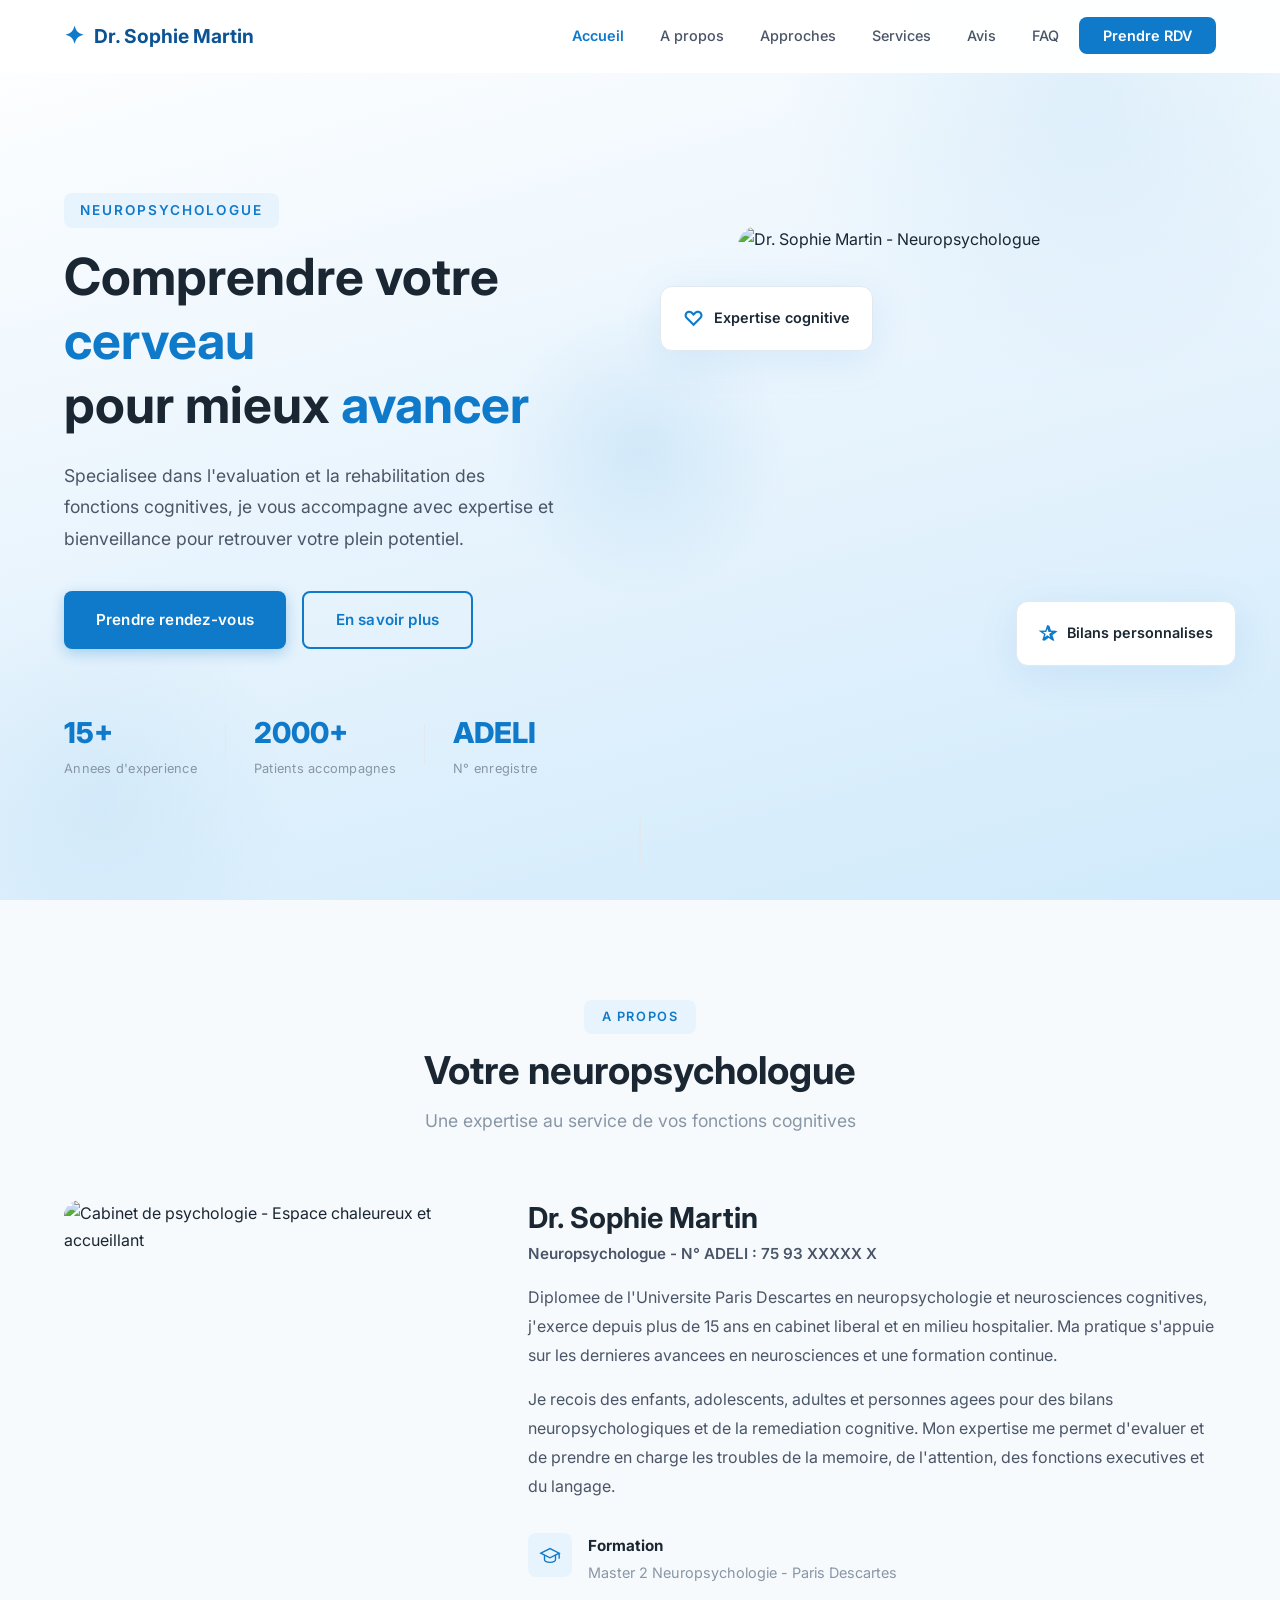
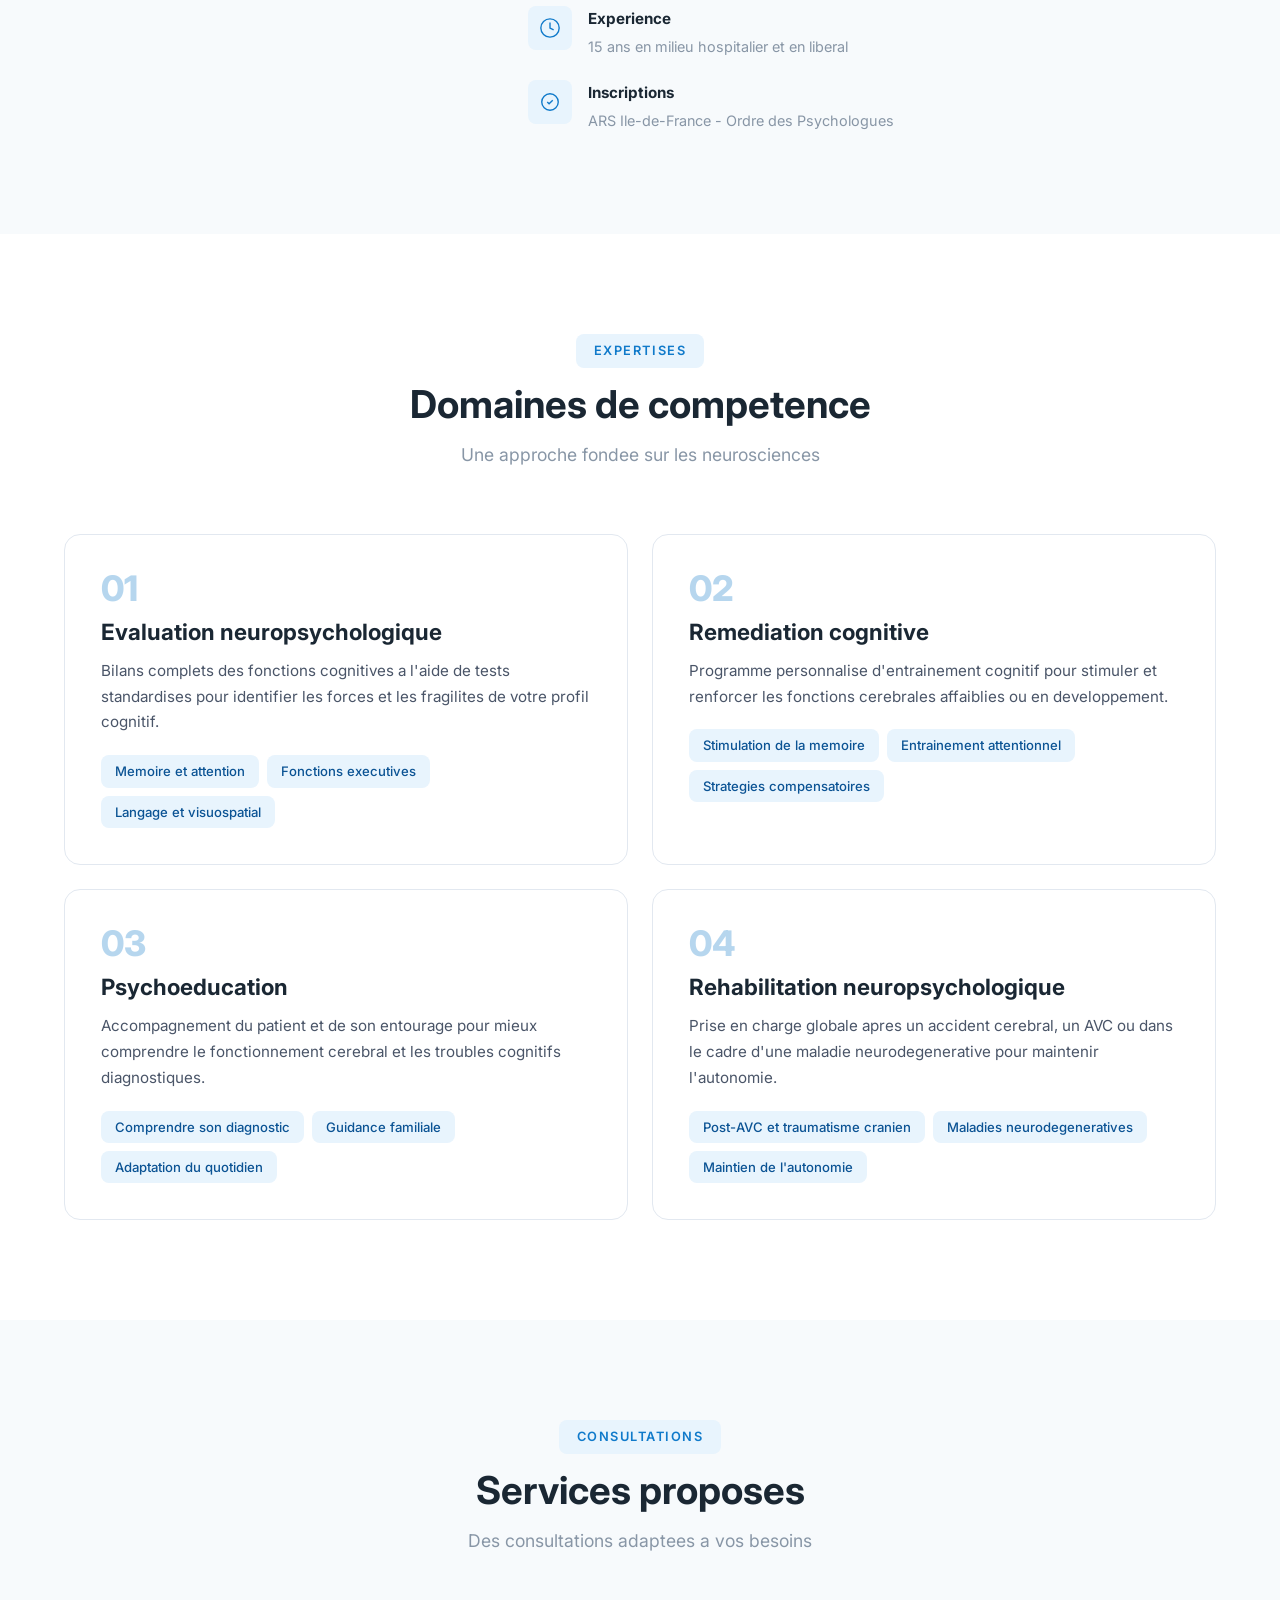
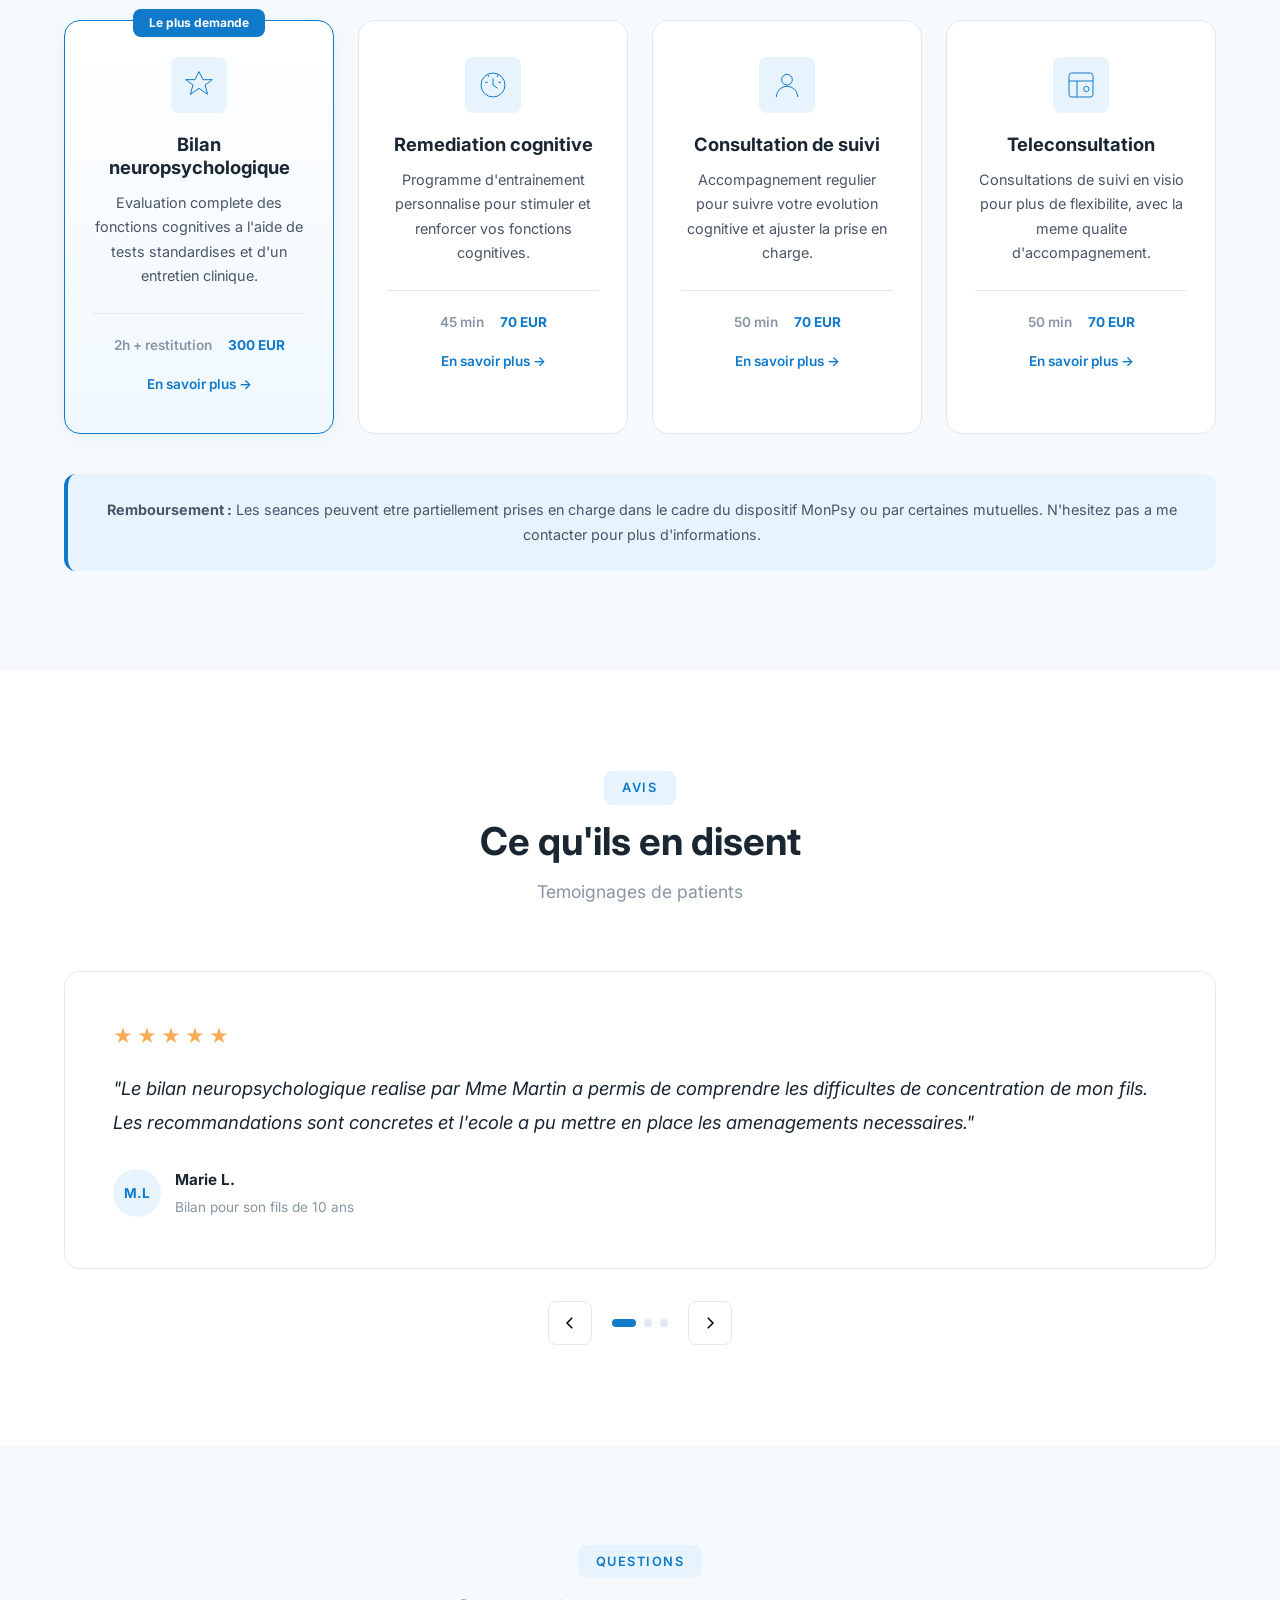
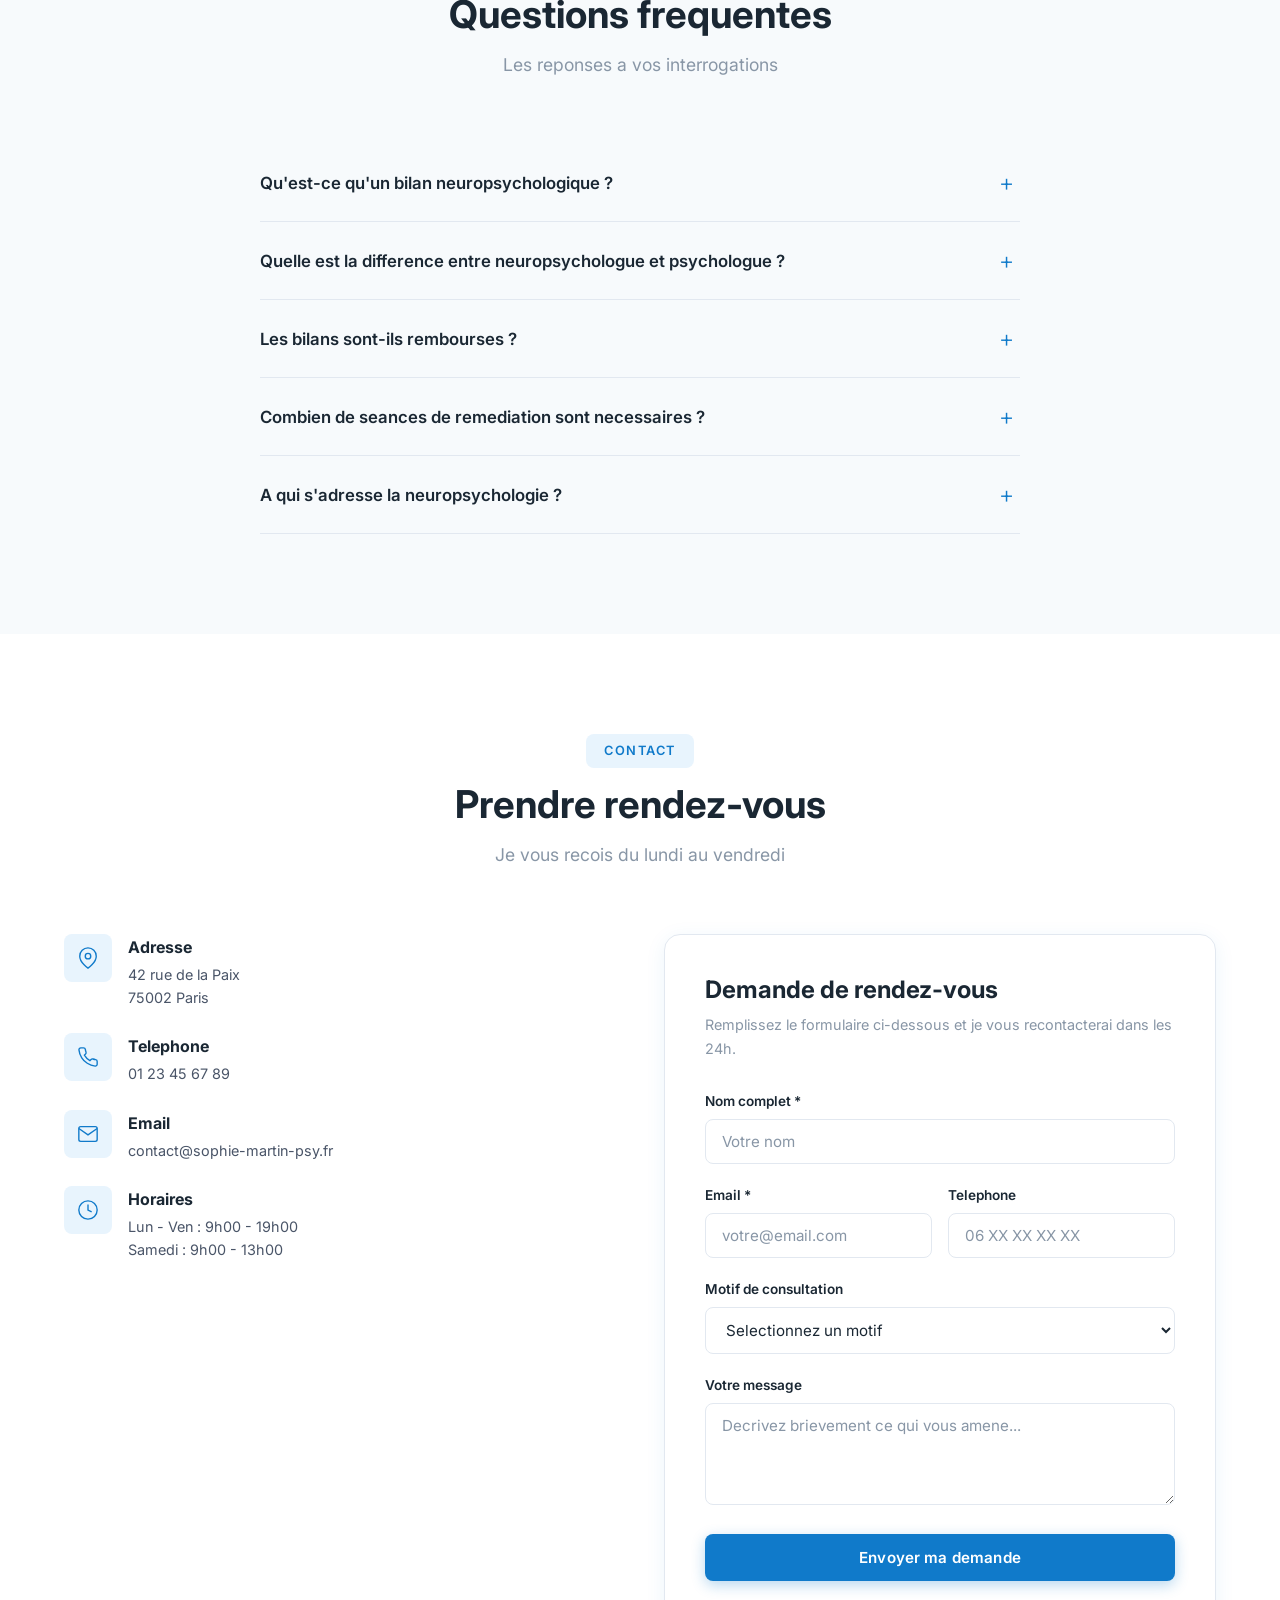
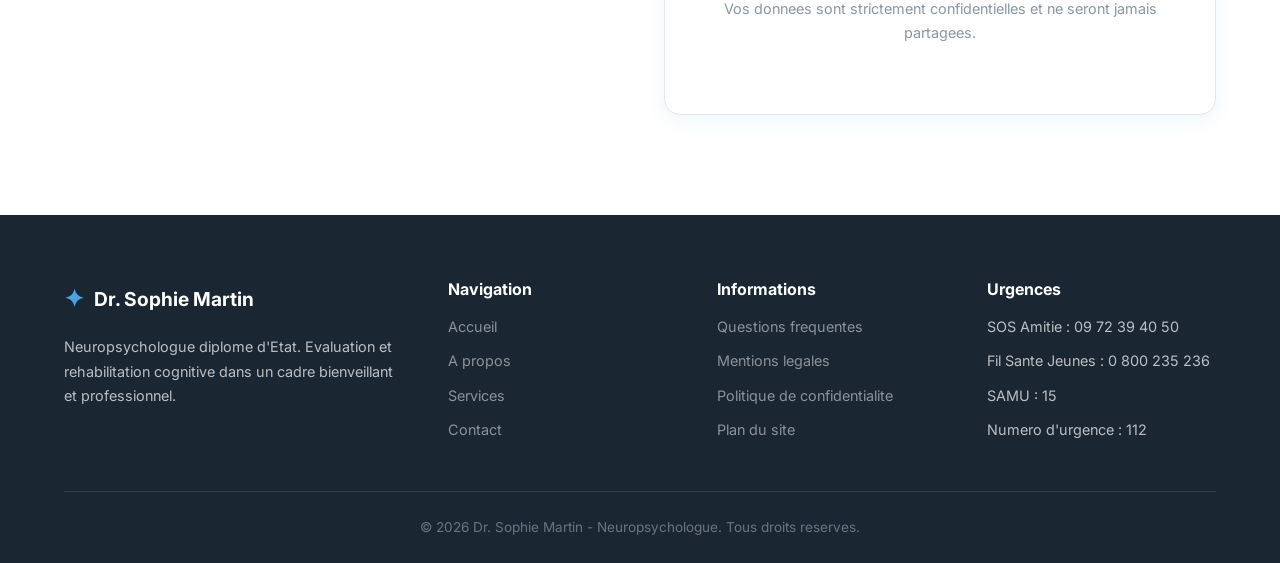
==== commit de12c9a4: "Reformulation complète du site pour neuropsychologue - Remplacement du contenu psychologue clinicien" ====
--- a/index.html
+++ b/index.html
@@ -3,7 +3,7 @@
 <head>
     <meta charset="UTF-8">
     <meta name="viewport" content="width=device-width, initial-scale=1.0">
-    <title>Dr. Sophie Martin | Psychologue Clinicienne</title>
+    <title>Dr. Sophie Martin | Neuropsychologue</title>
     <link rel="stylesheet" href="style.css">
     <link rel="preconnect" href="https://fonts.googleapis.com">
     <link rel="preconnect" href="https://fonts.gstatic.com" crossorigin>
@@ -43,14 +43,14 @@
         </div>
         <div class="container hero-container">
             <div class="hero-content">
-                <p class="hero-subtitle">Psychologue Clinicienne</p>
+                <p class="hero-subtitle">Neuropsychologue</p>
                 <h1 class="hero-title">
-                    Un espace d'<span class="highlight">ecoute</span><br>
-                    et de <span class="highlight">bienveillance</span>
+                    Comprendre votre <span class="highlight">cerveau</span><br>
+                    pour mieux <span class="highlight">avancer</span>
                 </h1>
                 <p class="hero-text">
-                    Je vous accompagne dans votre cheminement personnel avec empathie et professionnalisme.
-                    Ensemble, trouvons les clefs pour avancer sereinement.
+                    Specialisee dans l'evaluation et la rehabilitation des fonctions cognitives,
+                    je vous accompagne avec expertise et bienveillance pour retrouver votre plein potentiel.
                 </p>
                 <div class="hero-actions">
                     <a href="#contact" class="btn btn-primary">Prendre rendez-vous</a>
@@ -75,15 +75,15 @@
             </div>
             <div class="hero-visual">
                 <div class="hero-image-wrapper">
-                    <img src="https://images.unsplash.com/photo-1573497019940-1c28c88b4f3e?w=840&h=1040&fit=crop&crop=faces" alt="Dr. Sophie Martin - Psychologue Clinicienne" class="hero-image">
+                    <img src="https://images.unsplash.com/photo-1573497019940-1c28c88b4f3e?w=840&h=1040&fit=crop&crop=faces" alt="Dr. Sophie Martin - Neuropsychologue" class="hero-image">
                 </div>
                 <div class="floating-card card-1">
                     <span class="card-icon">&#x2661;</span>
-                    <span>Ecoute bienveillante</span>
+                    <span>Expertise cognitive</span>
                 </div>
                 <div class="floating-card card-2">
                     <span class="card-icon">&#x2730;</span>
-                    <span>Confidentialite</span>
+                    <span>Bilans personnalises</span>
                 </div>
             </div>
         </div>
@@ -97,8 +97,8 @@
         <div class="container">
             <div class="section-header">
                 <span class="section-tag">A propos</span>
-                <h2 class="section-title">Votre psychologue</h2>
-                <p class="section-subtitle">Un accompagnement humain et personnalise</p>
+                <h2 class="section-title">Votre neuropsychologue</h2>
+                <p class="section-subtitle">Une expertise au service de vos fonctions cognitives</p>
             </div>
             <div class="apropos-grid">
                 <div class="apropos-image">
@@ -107,16 +107,17 @@
                 </div>
                 <div class="apropos-content">
                     <h3>Dr. Sophie Martin</h3>
-                    <p class="apropos-role">Psychologue Clinicienne - N° ADELI : 75 93 XXXXX X</p>
+                    <p class="apropos-role">Neuropsychologue - N° ADELI : 75 93 XXXXX X</p>
                     <p>
-                        Diplomee de l'Universite Paris Descartes en psychologie clinique et psychopathologie,
-                        j'exerce depuis plus de 15 ans en cabinet liberal. Ma pratique s'appuie sur une
-                        formation continue et une supervision reguliere.
+                        Diplomee de l'Universite Paris Descartes en neuropsychologie et neurosciences cognitives,
+                        j'exerce depuis plus de 15 ans en cabinet liberal et en milieu hospitalier. Ma pratique
+                        s'appuie sur les dernieres avancees en neurosciences et une formation continue.
                     </p>
                     <p>
-                        Je recois des adultes, adolescents et couples dans un cadre chaleureux et confidentiel.
-                        Mon approche integrative me permet d'adapter mes outils therapeutiques a chaque personne
-                        et a chaque situation.
+                        Je recois des enfants, adolescents, adultes et personnes agees pour des bilans
+                        neuropsychologiques et de la remediation cognitive. Mon expertise me permet d'evaluer
+                        et de prendre en charge les troubles de la memoire, de l'attention, des fonctions
+                        executives et du langage.
                     </p>
                     <div class="apropos-details">
                         <div class="detail-item">
@@ -128,7 +129,7 @@
                             </div>
                             <div>
                                 <strong>Formation</strong>
-                                <p>Master 2 Psychologie Clinique - Paris Descartes</p>
+                                <p>Master 2 Neuropsychologie - Paris Descartes</p>
                             </div>
                         </div>
                         <div class="detail-item">
@@ -140,7 +141,7 @@
                             </div>
                             <div>
                                 <strong>Experience</strong>
-                                <p>15 ans de pratique en institution et en liberal</p>
+                                <p>15 ans en milieu hospitalier et en liberal</p>
                             </div>
                         </div>
                         <div class="detail-item">
@@ -165,61 +166,61 @@
     <section class="section approches" id="approches">
         <div class="container">
             <div class="section-header">
-                <span class="section-tag">Methodes</span>
-                <h2 class="section-title">Approches therapeutiques</h2>
-                <p class="section-subtitle">Des outils adaptes a votre situation</p>
+                <span class="section-tag">Expertises</span>
+                <h2 class="section-title">Domaines de competence</h2>
+                <p class="section-subtitle">Une approche fondee sur les neurosciences</p>
             </div>
             <div class="approches-grid">
                 <div class="approche-card" data-aos>
                     <div class="approche-number">01</div>
-                    <h3>Therapie Cognitivo-Comportementale</h3>
+                    <h3>Evaluation neuropsychologique</h3>
                     <p>
-                        Identifier et modifier les schemas de pensee negatifs pour developper
-                        des comportements plus adaptes et ameliorer votre bien-etre au quotidien.
+                        Bilans complets des fonctions cognitives a l'aide de tests standardises
+                        pour identifier les forces et les fragilites de votre profil cognitif.
                     </p>
                     <ul class="approche-list">
-                        <li>Anxiete et phobies</li>
-                        <li>Depression</li>
-                        <li>Troubles du comportement</li>
+                        <li>Memoire et attention</li>
+                        <li>Fonctions executives</li>
+                        <li>Langage et visuospatial</li>
                     </ul>
                 </div>
                 <div class="approche-card" data-aos>
                     <div class="approche-number">02</div>
-                    <h3>Psychotherapie Psychodynamique</h3>
+                    <h3>Remediation cognitive</h3>
                     <p>
-                        Explorer les conflits inconscients et les experiences passees pour
-                        mieux comprendre vos reactions et vos modes relationnels actuels.
+                        Programme personnalise d'entrainement cognitif pour stimuler et
+                        renforcer les fonctions cerebrales affaiblies ou en developpement.
                     </p>
                     <ul class="approche-list">
-                        <li>Connaissance de soi</li>
-                        <li>Difficultes relationnelles</li>
-                        <li>Traumatismes</li>
+                        <li>Stimulation de la memoire</li>
+                        <li>Entrainement attentionnel</li>
+                        <li>Strategies compensatoires</li>
                     </ul>
                 </div>
                 <div class="approche-card" data-aos>
                     <div class="approche-number">03</div>
-                    <h3>Therapie EMDR</h3>
+                    <h3>Psychoeducation</h3>
                     <p>
-                        Technique de desensibilisation et retraitement des souvenirs traumatiques
-                        par les mouvements oculaires, reconnue scientifiquement.
+                        Accompagnement du patient et de son entourage pour mieux comprendre
+                        le fonctionnement cerebral et les troubles cognitifs diagnostiques.
                     </p>
                     <ul class="approche-list">
-                        <li>Stress post-traumatique</li>
-                        <li>Evenements de vie difficiles</li>
-                        <li>Deuils compliques</li>
+                        <li>Comprendre son diagnostic</li>
+                        <li>Guidance familiale</li>
+                        <li>Adaptation du quotidien</li>
                     </ul>
                 </div>
                 <div class="approche-card" data-aos>
                     <div class="approche-number">04</div>
-                    <h3>Pleine Conscience (MBCT)</h3>
+                    <h3>Rehabilitation neuropsychologique</h3>
                     <p>
-                        Pratiques de meditation et d'attention au moment present pour
-                        reduire le stress et prevenir les rechutes depressives.
+                        Prise en charge globale apres un accident cerebral, un AVC ou dans le
+                        cadre d'une maladie neurodegenerative pour maintenir l'autonomie.
                     </p>
                     <ul class="approche-list">
-                        <li>Gestion du stress</li>
-                        <li>Prevention des rechutes</li>
-                        <li>Equilibre emotionnel</li>
+                        <li>Post-AVC et traumatisme cranien</li>
+                        <li>Maladies neurodegeneratives</li>
+                        <li>Maintien de l'autonomie</li>
                     </ul>
                 </div>
             </div>
@@ -235,35 +236,49 @@
                 <p class="section-subtitle">Des consultations adaptees a vos besoins</p>
             </div>
             <div class="services-grid">
-                <a href="therapie-individuelle.html" class="service-card" data-aos>
+                <a href="bilan-neuropsychologique.html" class="service-card featured" data-aos>
+                    <div class="service-featured-tag">Le plus demande</div>
+                    <div class="service-icon">
+                        <svg viewBox="0 0 48 48" fill="none" stroke="currentColor" stroke-width="1.5">
+                            <path d="M24 4l6 12h14l-11 8 4 14-13-9-13 9 4-14L4 16h14z"/>
+                        </svg>
+                    </div>
+                    <h3>Bilan neuropsychologique</h3>
+                    <p>Evaluation complete des fonctions cognitives a l'aide de tests standardises et d'un entretien clinique.</p>
+                    <div class="service-meta">
+                        <span class="service-duration">2h + restitution</span>
+                        <span class="service-price">300 EUR</span>
+                    </div>
+                    <span class="service-link">En savoir plus &rarr;</span>
+                </a>
+                <a href="remediation-cognitive.html" class="service-card" data-aos>
+                    <div class="service-icon">
+                        <svg viewBox="0 0 48 48" fill="none" stroke="currentColor" stroke-width="1.5">
+                            <circle cx="24" cy="24" r="18"/>
+                            <path d="M24 14v10l7 5"/>
+                            <path d="M16 8l2 4M32 8l-2 4M12 20h4M32 20h4"/>
+                        </svg>
+                    </div>
+                    <h3>Remediation cognitive</h3>
+                    <p>Programme d'entrainement personnalise pour stimuler et renforcer vos fonctions cognitives.</p>
+                    <div class="service-meta">
+                        <span class="service-duration">45 min</span>
+                        <span class="service-price">70 EUR</span>
+                    </div>
+                    <span class="service-link">En savoir plus &rarr;</span>
+                </a>
+                <a href="consultation-suivi.html" class="service-card" data-aos>
                     <div class="service-icon">
                         <svg viewBox="0 0 48 48" fill="none" stroke="currentColor" stroke-width="1.5">
                             <circle cx="24" cy="16" r="8"/>
                             <path d="M8 42c0-8.837 7.163-16 16-16s16 7.163 16 16"/>
                         </svg>
                     </div>
-                    <h3>Therapie individuelle</h3>
-                    <p>Seances individuelles pour adultes et adolescents, dans un cadre confidentiel et bienveillant.</p>
+                    <h3>Consultation de suivi</h3>
+                    <p>Accompagnement regulier pour suivre votre evolution cognitive et ajuster la prise en charge.</p>
                     <div class="service-meta">
                         <span class="service-duration">50 min</span>
                         <span class="service-price">70 EUR</span>
-                    </div>
-                    <span class="service-link">En savoir plus &rarr;</span>
-                </a>
-                <a href="therapie-couple.html" class="service-card featured" data-aos>
-                    <div class="service-featured-tag">Le plus demande</div>
-                    <div class="service-icon">
-                        <svg viewBox="0 0 48 48" fill="none" stroke="currentColor" stroke-width="1.5">
-                            <circle cx="18" cy="16" r="7"/>
-                            <circle cx="30" cy="16" r="7"/>
-                            <path d="M6 42c0-7.732 5.373-14 12-14 2.214 0 4.31.6 6 1.672A14.262 14.262 0 0130 28c6.627 0 12 6.268 12 14"/>
-                        </svg>
-                    </div>
-                    <h3>Therapie de couple</h3>
-                    <p>Accompagnement des couples en difficulte pour restaurer la communication et renforcer le lien.</p>
-                    <div class="service-meta">
-                        <span class="service-duration">1h15</span>
-                        <span class="service-price">100 EUR</span>
                     </div>
                     <span class="service-link">En savoir plus &rarr;</span>
                 </a>
@@ -276,24 +291,10 @@
                         </svg>
                     </div>
                     <h3>Teleconsultation</h3>
-                    <p>Consultations en visio pour plus de flexibilite, avec la meme qualite d'ecoute et de suivi.</p>
+                    <p>Consultations de suivi en visio pour plus de flexibilite, avec la meme qualite d'accompagnement.</p>
                     <div class="service-meta">
                         <span class="service-duration">50 min</span>
                         <span class="service-price">70 EUR</span>
-                    </div>
-                    <span class="service-link">En savoir plus &rarr;</span>
-                </a>
-                <a href="bilan-psychologique.html" class="service-card" data-aos>
-                    <div class="service-icon">
-                        <svg viewBox="0 0 48 48" fill="none" stroke="currentColor" stroke-width="1.5">
-                            <path d="M24 4l6 12h14l-11 8 4 14-13-9-13 9 4-14L4 16h14z"/>
-                        </svg>
-                    </div>
-                    <h3>Bilan psychologique</h3>
-                    <p>Evaluation approfondie a travers des tests psychometriques valides et un entretien clinique.</p>
-                    <div class="service-meta">
-                        <span class="service-duration">2h + restitution</span>
-                        <span class="service-price">250 EUR</span>
                     </div>
                     <span class="service-link">En savoir plus &rarr;</span>
                 </a>
@@ -320,45 +321,45 @@
                     <div class="temoignage-card">
                         <div class="temoignage-stars">&#9733;&#9733;&#9733;&#9733;&#9733;</div>
                         <p class="temoignage-text">
-                            "Mme Martin m'a accompagnee pendant une periode tres difficile de ma vie.
-                            Sa bienveillance et son professionnalisme m'ont permis de retrouver confiance en moi.
-                            Je la recommande vivement."
+                            "Le bilan neuropsychologique realise par Mme Martin a permis de comprendre
+                            les difficultes de concentration de mon fils. Les recommandations sont concretes
+                            et l'ecole a pu mettre en place les amenagements necessaires."
                         </p>
                         <div class="temoignage-author">
                             <div class="temoignage-avatar">M.L</div>
                             <div>
                                 <strong>Marie L.</strong>
-                                <span>Suivie pendant 1 an</span>
+                                <span>Bilan pour son fils de 10 ans</span>
                             </div>
                         </div>
                     </div>
                     <div class="temoignage-card">
                         <div class="temoignage-stars">&#9733;&#9733;&#9733;&#9733;&#9733;</div>
                         <p class="temoignage-text">
-                            "Nous avons consulte en couple et cela a transforme notre relation.
-                            Le cadre est rassurant et les outils proposes sont concrets.
-                            Merci pour votre aide precieuse."
+                            "Suite a mon AVC, j'avais des troubles de memoire importants. Grace aux seances
+                            de remediation cognitive avec Dr. Martin, j'ai retrouve une grande partie de mes
+                            capacites. Son approche est a la fois rigoureuse et bienveillante."
                         </p>
                         <div class="temoignage-author">
                             <div class="temoignage-avatar">P.D</div>
                             <div>
-                                <strong>Pierre & Diane</strong>
-                                <span>Therapie de couple</span>
+                                <strong>Philippe D.</strong>
+                                <span>Remediation post-AVC</span>
                             </div>
                         </div>
                     </div>
                     <div class="temoignage-card">
                         <div class="temoignage-stars">&#9733;&#9733;&#9733;&#9733;&#9733;</div>
                         <p class="temoignage-text">
-                            "Apres des annees a repousser l'idee de consulter, j'ai enfin franchi le pas.
-                            L'approche de Dr. Martin est douce et respectueuse.
-                            Chaque seance m'apporte un eclairage nouveau."
+                            "A 68 ans, je m'inquietais pour ma memoire. Le bilan m'a rassure et les exercices
+                            de stimulation cognitive proposes me permettent de rester actif intellectuellement.
+                            Dr. Martin explique tout clairement, sans jargon."
                         </p>
                         <div class="temoignage-author">
-                            <div class="temoignage-avatar">T.R</div>
-                            <div>
-                                <strong>Thomas R.</strong>
-                                <span>Suivi en cours</span>
+                            <div class="temoignage-avatar">J.B</div>
+                            <div>
+                                <strong>Jacques B.</strong>
+                                <span>Stimulation cognitive</span>
                             </div>
                         </div>
                     </div>
@@ -391,72 +392,74 @@
             <div class="faq-list">
                 <div class="faq-item">
                     <button class="faq-question">
-                        <span>Comment se deroule la premiere seance ?</span>
+                        <span>Qu'est-ce qu'un bilan neuropsychologique ?</span>
                         <span class="faq-icon">+</span>
                     </button>
                     <div class="faq-answer">
                         <p>
-                            La premiere seance est un entretien d'accueil d'environ 50 minutes.
-                            C'est un moment d'echange ou vous pouvez exprimer librement ce qui vous amene.
-                            Je vous poserai quelques questions pour mieux comprendre votre situation et
-                            nous definirons ensemble les objectifs de l'accompagnement. Il n'y a aucune obligation
-                            de poursuivre apres cette premiere rencontre.
+                            Le bilan neuropsychologique est une evaluation approfondie des fonctions cognitives :
+                            memoire, attention, concentration, fonctions executives, langage, capacites visuospatiales.
+                            Il comprend un entretien clinique et la passation de tests standardises. Un compte-rendu
+                            detaille avec recommandations vous est remis lors de la seance de restitution.
                         </p>
                     </div>
                 </div>
                 <div class="faq-item">
                     <button class="faq-question">
-                        <span>Quelle est la difference entre psychologue et psychiatre ?</span>
+                        <span>Quelle est la difference entre neuropsychologue et psychologue ?</span>
                         <span class="faq-icon">+</span>
                     </button>
                     <div class="faq-answer">
                         <p>
-                            Le psychologue est un professionnel diplome en psychologie (Bac+5) qui propose
-                            des therapies par la parole. Le psychiatre est un medecin specialise qui peut
-                            prescrire des medicaments. Les deux approches sont complementaires et peuvent
-                            etre combinees selon les besoins.
+                            Le neuropsychologue est un psychologue specialise dans les relations entre le cerveau
+                            et le comportement. Il evalue et prend en charge les troubles cognitifs lies a des
+                            pathologies neurologiques, des traumatismes craniens, des troubles du neurodeveloppement
+                            (TDAH, DYS, HPI) ou au vieillissement. Il utilise des outils d'evaluation specifiques
+                            et propose des programmes de remediation cognitive.
                         </p>
                     </div>
                 </div>
                 <div class="faq-item">
                     <button class="faq-question">
-                        <span>Les seances sont-elles remboursees ?</span>
+                        <span>Les bilans sont-ils rembourses ?</span>
                         <span class="faq-icon">+</span>
                     </button>
                     <div class="faq-answer">
                         <p>
-                            Les consultations chez un psychologue ne sont pas remboursees par la Securite Sociale
-                            de maniere classique. Cependant, le dispositif MonPsy permet une prise en charge partielle
-                            sur orientation du medecin traitant. De nombreuses mutuelles proposent egalement un
-                            forfait annuel. Je vous invite a verifier aupres de la votre.
+                            Les bilans neuropsychologiques ne sont pas rembourses par la Securite Sociale
+                            en cabinet liberal. Cependant, de nombreuses mutuelles proposent un forfait
+                            pour les consultations de psychologues. Certains bilans peuvent etre realises
+                            dans le cadre d'un parcours de soins avec prescription medicale. N'hesitez pas
+                            a vous renseigner aupres de votre mutuelle.
                         </p>
                     </div>
                 </div>
                 <div class="faq-item">
                     <button class="faq-question">
-                        <span>A quelle frequence faut-il consulter ?</span>
+                        <span>Combien de seances de remediation sont necessaires ?</span>
                         <span class="faq-icon">+</span>
                     </button>
                     <div class="faq-answer">
                         <p>
-                            La frequence des seances est definie ensemble en fonction de vos besoins et de votre situation.
-                            En general, un rythme hebdomadaire ou bi-mensuel est recommande au debut du suivi,
-                            puis les seances peuvent s'espacer au fil du temps. La duree du suivi est egalement
-                            variable et depend de chaque personne.
+                            Le nombre de seances varie selon les besoins et les objectifs definis lors du bilan.
+                            En general, un programme de remediation cognitive s'etend sur 10 a 20 seances
+                            a raison d'une a deux seances par semaine. Un bilan de suivi permet d'evaluer
+                            les progres et d'ajuster la prise en charge si necessaire.
                         </p>
                     </div>
                 </div>
                 <div class="faq-item">
                     <button class="faq-question">
-                        <span>Proposez-vous des seances en visio ?</span>
+                        <span>A qui s'adresse la neuropsychologie ?</span>
                         <span class="faq-icon">+</span>
                     </button>
                     <div class="faq-answer">
                         <p>
-                            Oui, je propose des teleconsultations par visioconference pour les personnes
-                            qui ne peuvent pas se deplacer au cabinet. Les seances en visio se deroulent
-                            dans les memes conditions de confidentialite et de qualite qu'en presentiel.
-                            Le tarif reste identique.
+                            La neuropsychologie s'adresse a tous les ages : enfants avec des difficultes
+                            d'apprentissage ou un TDAH, adultes apres un traumatisme cranien ou un AVC,
+                            personnes agees avec des troubles de memoire. Elle concerne aussi les personnes
+                            souhaitant evaluer un haut potentiel intellectuel (HPI) ou mieux comprendre
+                            leur fonctionnement cognitif.
                         </p>
                     </div>
                 </div>
@@ -551,9 +554,9 @@
                             <label for="motif">Motif de consultation</label>
                             <select id="motif" name="motif">
                                 <option value="">Selectionnez un motif</option>
-                                <option value="individuel">Therapie individuelle</option>
-                                <option value="couple">Therapie de couple</option>
-                                <option value="bilan">Bilan psychologique</option>
+                                <option value="bilan">Bilan neuropsychologique</option>
+                                <option value="remediation">Remediation cognitive</option>
+                                <option value="suivi">Consultation de suivi</option>
                                 <option value="visio">Teleconsultation</option>
                                 <option value="autre">Autre</option>
                             </select>
@@ -583,7 +586,7 @@
                         <span class="logo-icon">&#x2726;</span>
                         <span>Dr. Sophie Martin</span>
                     </a>
-                    <p>Psychologue Clinicienne diplome d'Etat. Accompagnement personnalise dans un cadre bienveillant et confidentiel.</p>
+                    <p>Neuropsychologue diplome d'Etat. Evaluation et rehabilitation cognitive dans un cadre bienveillant et professionnel.</p>
                 </div>
                 <div class="footer-links">
                     <h4>Navigation</h4>
@@ -614,7 +617,7 @@
                 </div>
             </div>
             <div class="footer-bottom">
-                <p>&copy; 2026 Dr. Sophie Martin - Psychologue Clinicienne. Tous droits reserves.</p>
+                <p>&copy; 2026 Dr. Sophie Martin - Neuropsychologue. Tous droits reserves.</p>
             </div>
         </div>
     </footer>
